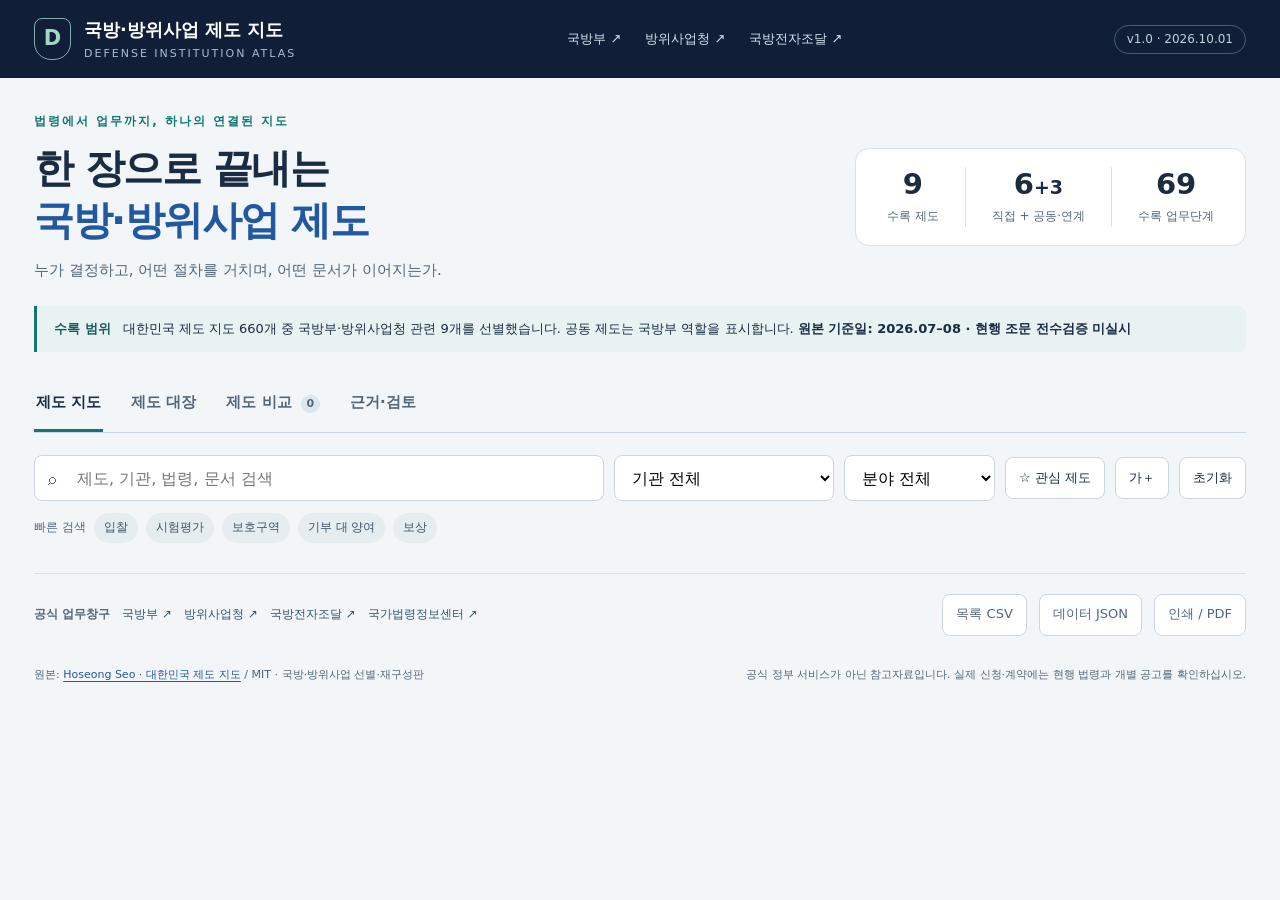
==== template.html @ 30051fab "Publish defense institution dashboard v1.0 with sourced data and Korean fonts" ====
<!doctype html>
<html lang="ko">
<head>
<meta charset="utf-8"><meta name="viewport" content="width=device-width,initial-scale=1">
<meta name="description" content="국방부·방위사업청 관련 9개 제도를 담당기관, 법령, 절차, 문서와 연결해 읽는 한 장 제도 지도">
<meta name="theme-color" content="#101f37">
<title>국방·방위사업 제도 지도</title>
<style>
@font-face{font-family:"Atlas Noto";src:url([data-uri]) format("woff");font-weight:400;font-style:normal;font-display:swap;}
:root{--navy:#101f37;--ink:#192c42;--muted:#536678;--line:#d9e2e9;--paper:#f3f6f8;--white:#fff;--blue:#2158a0;--teal:#11766e;--amber:#885a0d;--softblue:#edf4fe;--softteal:#eaf6f2;--softamber:#fff5e1;--radius:14px;font-family:'Malgun Gothic','Apple SD Gothic Neo','Atlas Noto','Noto Sans KR',system-ui,sans-serif;font-size:16px;color:var(--ink);background:var(--paper)}
*{box-sizing:border-box}body{margin:0;line-height:1.6}button,input,select{font:inherit}button,a,input,select{ -webkit-tap-highlight-color:transparent}button{cursor:pointer}button:focus-visible,a:focus-visible,input:focus-visible,select:focus-visible{outline:3px solid #3a92f8;outline-offset:3px}a{color:var(--blue);text-underline-offset:3px}button{color:inherit}button:disabled{opacity:.5;cursor:not-allowed}svg{vertical-align:middle}.skip{position:absolute;top:-100px}.skip:focus{top:12px;left:16px;background:white;z-index:100;padding:10px}.top{background:var(--navy);color:#fff}.top-inner{max-width:1510px;margin:auto;min-height:78px;display:flex;gap:20px;align-items:center;justify-content:space-between;padding:16px 34px}.brand{display:flex;gap:13px;align-items:center;color:inherit;text-decoration:none}.brand-mark{width:37px;height:42px;border:1px solid #83acae;border-radius:8px 8px 17px 17px;display:grid;place-items:center;color:#a0d6c8;font-weight:800;font-size:21px}.brand strong{font-size:18px;display:block}.brand small{display:block;font-size:11px;letter-spacing:2px;color:#a8bed0}.top-links{display:flex;gap:24px;font-size:13px}.top-links a{color:#d3e3ee;text-decoration:none}.edition{border:1px solid #416077;border-radius:30px;padding:4px 12px;color:#bad4dc;font-size:12px}.wrap{max-width:1510px;margin:auto;padding:34px}.eyebrow{font-size:12px;font-weight:700;color:var(--teal);letter-spacing:2px;margin:0 0 10px}.hero{display:grid;grid-template-columns:1fr auto;align-items:center;gap:30px;margin-bottom:24px}h1{font-size:clamp(25px,3.2vw,40px);letter-spacing:-1.5px;line-height:1.3;margin:0 0 12px}h1 em{font-style:normal;color:var(--blue)}.subtitle{margin:0;color:var(--muted);font-size:15px}.stats{display:flex;background:var(--white);border:1px solid var(--line);border-radius:14px;padding:18px 5px}.stat{padding:0 26px;text-align:center;border-right:1px solid var(--line)}.stat:last-child{border:0}.stat b{display:block;font-size:29px;line-height:1.2;font-variant-numeric:tabular-nums}.stat span{font-size:12px;color:var(--muted)}.context{display:flex;gap:12px;align-items:flex-start;padding:13px 17px;border-left:3px solid var(--teal);background:#e9f2f2;border-radius:0 8px 8px 0;font-size:13px;margin:24px 0}.context strong{white-space:nowrap;color:#155d5b}.context p{margin:0}.nav{display:flex;border-bottom:1px solid #ccd8e1;gap:26px;margin:28px 0 22px}.nav button{border:0;background:none;padding:10px 2px 15px;color:var(--muted);font-weight:700;font-size:15px;border-bottom:3px solid transparent}.nav button[aria-selected=true]{color:var(--ink);border-color:var(--teal)}.counter{font-size:11px;display:inline-block;background:#dce6ed;border-radius:20px;min-width:19px;margin-left:4px}.tools{display:flex;gap:10px;align-items:center;flex-wrap:wrap}.search{flex:1;min-width:230px;position:relative}.search span{position:absolute;left:14px;top:11px;color:var(--muted)}input[type=search]{width:100%;height:46px;border:1px solid #cbd7e0;border-radius:8px;padding:8px 14px 8px 42px;background:#fff;color:var(--ink)}select{height:46px;border:1px solid #cbd7e0;border-radius:8px;background:#fff;padding:8px 30px 8px 13px;max-width:100%}.btn{display:inline-flex;align-items:center;justify-content:center;gap:6px;border:1px solid #cbd7e0;background:#fff;border-radius:8px;padding:9px 13px;min-height:42px;text-decoration:none;font-size:13px;white-space:nowrap}.btn.primary{background:var(--navy);border-color:var(--navy);color:#fff}.btn[aria-pressed=true]{border-color:var(--teal);color:var(--teal);background:var(--softteal)}.under-tools{display:flex;align-items:center;justify-content:space-between;margin:12px 0 22px;gap:10px;font-size:12px;color:var(--muted)}.shortcuts{display:flex;gap:8px;align-items:center;flex-wrap:wrap}.shortcuts button{border:0;background:#e6edf1;padding:5px 10px;border-radius:20px;color:#3c5467;font-size:12px}.results{font-variant-numeric:tabular-nums}.map-intro{display:flex;justify-content:space-between;gap:20px;align-items:center;margin:0 0 15px}.map-intro h2{font-size:18px;margin:0}.map-intro p{font-size:12px;color:var(--muted);margin:0}.board{display:grid;grid-template-columns:repeat(4,minmax(0,1fr));gap:17px;align-items:start}.column{min-width:0}.col-head{display:flex;gap:10px;align-items:center;margin-bottom:14px;padding:12px 4px 13px;border-bottom:2px solid #cfdae1}.col-head .num{font-size:12px;letter-spacing:1px;color:var(--teal)}.col-head h3{font-size:17px;margin:0}.col-head small{margin-left:auto;background:#e1e9ee;border-radius:30px;padding:1px 8px;color:var(--muted)}.card{background:#fff;border:1px solid var(--line);border-radius:12px;padding:19px;margin-bottom:13px;transition:box-shadow .15s,transform .15s;position:relative}.card:hover{box-shadow:0 6px 18px #132f4a0c;transform:translateY(-2px)}.card-top{display:flex;gap:6px;align-items:center;padding-right:25px}.badge{font-size:11px;font-weight:700;border-radius:4px;padding:3px 7px;display:inline-block;background:var(--softblue);color:#275995}.badge.mnd{background:var(--softteal);color:#176d56}.badge.linked{background:#f0edf8;color:#645084}.code{font-size:11px;color:#677b8d;letter-spacing:.5px;margin-left:auto}.star{border:0;background:none;color:#536678;position:absolute;right:10px;top:13px;min-width:36px;min-height:36px;font-size:22px}.star[aria-pressed=true]{color:#966600}.card h4{font-size:17px;letter-spacing:-.4px;margin:14px 0 8px;line-height:1.5}.open-title{border:0;padding:0;background:none;text-align:left;font:inherit;font-weight:700;width:100%}.open-title:hover{color:var(--blue)}.card p{font-size:13px;color:var(--muted);margin:0;min-height:42px}.card-law{border-top:1px solid #edf1f4;margin-top:16px;padding-top:11px;font-size:11px;color:var(--muted);min-height:44px}.card-law b{font-weight:400;color:var(--ink)}.card-foot{display:flex;align-items:center;justify-content:space-between;margin-top:10px;gap:5px}.card-foot label{font-size:12px;color:var(--muted);display:flex;align-items:center;gap:5px;min-height:36px;cursor:pointer}.card-foot input{width:16px;height:16px;accent-color:var(--teal)}.detail-btn{background:none;border:0;color:var(--teal);font-size:12px;font-weight:700;min-height:36px;padding:4px}.stale{display:block;font-size:11px;color:var(--amber);margin-top:10px}.empty{padding:40px 20px;background:white;border:1px dashed #c2d0db;border-radius:12px;text-align:center;color:var(--muted)}.col-empty{font-size:12px;color:#6b7d8a;padding:25px 4px}.table-scroll{overflow:auto;background:#fff;border:1px solid var(--line);border-radius:12px}table{border-collapse:collapse;width:100%;font-size:13px}th{text-align:left;background:#eaf0f5;color:#334d65;font-weight:700;font-size:12px;white-space:nowrap}td,th{padding:15px 17px;border-bottom:1px solid #e4ebf0;vertical-align:top}tr:last-child td{border-bottom:0}td .open-title{min-width:190px}td .badge{white-space:nowrap}.mini{font-size:12px;color:var(--muted)}.compare-table{table-layout:fixed;min-width:680px}.compare-table th:first-child{width:110px}.compare-table td{white-space:normal}.compare-table ul{padding-left:16px;margin:0}.compare-table .btn{margin-top:8px}.evidence-grid{display:grid;grid-template-columns:1fr 1fr;gap:18px}.panel{padding:23px;border:1px solid var(--line);border-radius:12px;background:#fff}.panel h3{font-size:17px;margin:0 0 15px}.panel p,.panel li{font-size:13px;color:var(--muted)}.panel ul{padding-left:19px}.panel details{margin-top:12px}.panel summary{font-size:13px;cursor:pointer;font-weight:700}.panel code{overflow-wrap:anywhere;font-size:11px}.source-item{padding:13px 0;border-top:1px solid var(--line)}.source-item:first-of-type{border:0}.source-item a{font-weight:600}.source-item p{margin:4px 0}.reference-strip{display:flex;gap:12px;align-items:center;flex-wrap:wrap;margin-top:30px;padding-top:20px;border-top:1px solid var(--line);font-size:12px;color:var(--muted)}.reference-strip a{color:#34556d;text-decoration:none;padding:5px 0}.footer{margin:30px 0 5px;font-size:11px;color:var(--muted);display:flex;justify-content:space-between;gap:20px}.footer p{margin:0}.toast{position:fixed;bottom:22px;left:50%;transform:translateX(-50%);z-index:20;background:#152e43;color:#fff;padding:12px 23px;border-radius:9px;box-shadow:0 6px 30px #0002;max-width:90vw;font-size:13px}.toast:empty{display:none}.compare-float{position:fixed;bottom:22px;right:28px;background:var(--navy);color:#fff;border:0;padding:12px 20px;border-radius:50px;box-shadow:0 6px 20px #101f3726;z-index:3;font-size:13px}.compare-float[hidden]{display:none}
dialog{width:min(1130px,96vw);max-height:92vh;border:1px solid #cbd8e2;padding:0;border-radius:16px;color:var(--ink);background:var(--paper);box-shadow:0 20px 80px #10223e3b;overscroll-behavior:contain}dialog::backdrop{background:#07182bac;backdrop-filter:blur(3px)}.dialog-top{padding:24px 30px 18px;background:white;position:sticky;top:0;z-index:5;border-bottom:1px solid var(--line)}.dialog-line{display:flex;align-items:center;justify-content:space-between;gap:15px}.dialog-top h2{margin:12px 0 7px;font-size:25px;letter-spacing:-.7px}.dialog-top p{font-size:13px;color:var(--muted);margin:0}.close{border:1px solid var(--line);border-radius:50%;width:37px;height:37px;background:white;font-size:23px;flex:none}.dtabs{display:flex;gap:18px;margin-top:17px}.dtabs button{border:0;border-bottom:2px solid transparent;padding:8px 0;background:none;font-size:13px}.dtabs button[aria-selected=true]{border-color:var(--teal);color:var(--teal);font-weight:bold}.dialog-content{padding:24px 30px}.detail-overview{display:grid;grid-template-columns:1fr 1fr;gap:17px}.detail-overview .panel{padding:19px}.span2{grid-column:1/-1}.detail-overview .panel p{margin:0;font-size:14px}.detail-overview h3{font-size:14px;color:#314e65;margin-bottom:9px}.actor-list{display:grid;gap:10px}.actor{font-size:13px;padding-bottom:10px;border-bottom:1px solid #e3eaf0}.actor:last-child{border:0;padding:0}.actor strong{display:block}.actor span{color:var(--muted)}.detail-note{font-size:12px;background:#e9eff3;padding:14px 16px;border-radius:8px;margin-bottom:18px}.legal-alert{background:var(--softamber);color:#6d521a}.related{display:flex;flex-wrap:wrap;gap:8px}.related .btn{white-space:normal;text-align:left}.flow{display:grid;grid-template-columns:minmax(0,1.7fr) minmax(240px,1fr);gap:20px;align-items:start}.stage{margin-bottom:17px}.stage h3{font-size:12px;color:var(--muted);margin:0 0 8px;letter-spacing:.3px}.stage-nodes{display:grid;gap:8px}.node{display:flex;gap:11px;text-align:left;background:#fff;border:1px solid var(--line);border-left:3px solid #9bafbf;border-radius:8px;padding:12px;width:100%;align-items:center}.node[aria-pressed=true]{border-color:var(--teal);background:var(--softteal)}.node.gateway{border-left-color:#b78029}.node b{font-size:13px}.node small{font-size:11px;color:var(--muted);display:block;margin-top:3px}.node-id{width:28px;flex:none;font-size:11px;color:#677e8f}.node-info{position:sticky;top:212px}.node-info h3{font-size:16px}.node-info p,.node-info li{font-size:13px}.node-info h4{font-size:12px;margin:17px 0 5px;color:#39586e}.node-info ul{padding-left:17px;margin:0}.edge{display:block;margin:7px 0;text-align:left;border:1px solid #d7e3e8;background:#f5f8fa;border-radius:6px;padding:9px;font-size:12px;width:100%}.legal-list{display:grid;gap:12px}.legal-card{background:white;padding:18px;border-radius:10px;border:1px solid var(--line)}.legal-card h3{font-size:15px;margin:0 0 8px}.legal-card p{font-size:13px;margin:4px 0;color:var(--muted)}.dialog-actions{display:flex;gap:8px;align-items:center;flex-wrap:wrap;margin-top:17px}.flow-description{font-size:12px;color:var(--muted);margin-bottom:16px}.print-only{display:none}body.big{font-size:18px}body.big .card p,body.big .panel p,body.big td,body.big .actor{font-size:16px}body.big .card h4{font-size:19px}body.big .mini,body.big .card-law{font-size:13px}
@media(max-width:1150px){.board{grid-template-columns:repeat(2,minmax(0,1fr))}.stats .stat{padding:0 18px}.hero{gap:15px}h1{font-size:32px}.top-links{gap:15px}.wrap{padding:26px}.top-inner{padding:16px 26px}}
@media(max-width:720px){.top-inner{padding:16px 18px}.top-links{display:none}.brand strong{font-size:16px}.brand small{font-size:9px}.wrap{padding:23px 16px}.hero{display:block}h1{font-size:28px;letter-spacing:-1px}.subtitle{font-size:13px}.stats{margin-top:22px;justify-content:space-evenly;padding:13px 0}.stat{flex:1;padding:0 10px!important}.stat b{font-size:25px}.context{display:block;font-size:12px;margin-top:19px}.context strong{display:block;margin-bottom:4px}.nav{gap:20px;margin-top:23px;overflow:auto;white-space:nowrap}.nav button{font-size:13px}.search{flex-basis:100%}select{flex:1 1 calc(50% - 5px);min-width:calc(50% - 5px);font-size:13px}.tools .btn{padding:9px;font-size:12px}.under-tools{align-items:flex-start;flex-direction:column}.map-intro{align-items:flex-start;flex-direction:column;gap:5px}.board{grid-template-columns:1fr}.column{margin-bottom:10px}.col-head{margin-bottom:12px}.card{padding:18px;margin-bottom:12px}.card p{min-height:0}.card-law{min-height:0}.evidence-grid{grid-template-columns:1fr}.footer{display:block}.footer p{margin:8px 0}.compare-float{right:16px;bottom:16px}.detail-overview{grid-template-columns:1fr}.span2{grid-column:auto}.dialog-top{padding:18px 18px 12px}.dialog-top h2{font-size:21px}.dialog-content{padding:18px}.dtabs{gap:15px}.dtabs button{font-size:12px}.flow{grid-template-columns:1fr}.node-info{position:static}.node-info.mobile-active{border:2px solid var(--teal)}.dialog-actions .btn{font-size:12px}.edition{font-size:10px}dialog{max-height:95vh;width:96vw}.reference-strip{gap:15px}}
@media print{@page{size:A4 landscape;margin:10mm}body{background:white!important;font-size:10pt}.top,.hero,.context,.nav,.tools,.under-tools,.reference-strip,.footer,.compare-float,.toast,.card-foot,.star,.dialog-actions,.dtabs,.close,.detail-note,.node-info,.flow-description{display:none!important}.wrap{max-width:none;padding:0}.board{grid-template-columns:repeat(4,1fr);gap:9px}.card{box-shadow:none;padding:9px;break-inside:avoid;margin-bottom:8px}.card h4{font-size:12px}.card p{font-size:10px;min-height:0}.card-law{font-size:9px;min-height:0}.col-head h3{font-size:13px}.map-intro{display:none}.col-head{margin:8px 0}.print-only{display:block;font-size:11px;margin-bottom:12px}.stale{font-size:9px}.badge{font-size:9px}body:has(dialog[open])>.top,body:has(dialog[open])>.wrap{display:none!important}dialog[open]{position:static;display:block;max-height:none;width:100%;border:0;box-shadow:none;overflow:visible;background:white;margin:0;padding:0}dialog::backdrop{display:none}.dialog-top{position:static;border:0;padding:0 0 12px}.dialog-content{padding:0}.dialog-top h2{font-size:20px}.detail-overview{gap:9px;grid-template-columns:1fr 1fr}.panel{padding:11px!important;break-inside:avoid}.panel p,.actor,.panel li{font-size:10px!important}.panel h3{font-size:12px!important}.flow{display:block}.stage-nodes{grid-template-columns:repeat(3,1fr)}.node b{font-size:10px}.node small{font-size:9px}.stage{break-inside:avoid}.legal-card{break-inside:avoid}.evidence-grid{gap:8px}.table-scroll{overflow:visible}.compare-table{min-width:0}}
</style>
</head>
<body>
<a class="skip" href="#main">본문으로 이동</a>
<header class="top"><div class="top-inner"><a href="#" class="brand" id="homeLink"><span class="brand-mark" aria-hidden="true">D</span><span><strong>국방·방위사업 제도 지도</strong><small>DEFENSE INSTITUTION ATLAS</small></span></a><div class="top-links"><a href="https://www.mnd.go.kr/" target="_blank" rel="noopener noreferrer">국방부 ↗</a><a href="https://www.dapa.go.kr/" target="_blank" rel="noopener noreferrer">방위사업청 ↗</a><a href="https://www.d2b.go.kr/" target="_blank" rel="noopener noreferrer">국방전자조달 ↗</a></div><span class="edition">v1.0 · 2026.10.01</span></div></header>
<main class="wrap" id="main">
<div class="hero"><div><p class="eyebrow">법령에서 업무까지, 하나의 연결된 지도</p><h1>한 장으로 끝내는<br><em>국방·방위사업 제도</em></h1><p class="subtitle">누가 결정하고, 어떤 절차를 거치며, 어떤 문서가 이어지는가.</p></div><div class="stats" aria-label="수록 현황"><div class="stat"><b id="total">9</b><span>수록 제도</span></div><div class="stat"><b>6<small style="font-size:19px;color:inherit">+3</small></b><span>직접 + 공동·연계</span></div><div class="stat"><b id="nodeCount">69</b><span>수록 업무단계</span></div></div></div>
<div class="context"><strong>수록 범위</strong><p>대한민국 제도 지도 660개 중 국방부·방위사업청 관련 9개를 선별했습니다. 공동 제도는 국방부 역할을 표시합니다. <b>원본 기준일: 2026.07–08 · 현행 조문 전수검증 미실시</b></p></div>
<nav class="nav" aria-label="대시보드 보기" role="tablist"><button role="tab" data-view="map" aria-selected="true" aria-controls="content">제도 지도</button><button role="tab" data-view="list" aria-selected="false" aria-controls="content">제도 대장</button><button role="tab" data-view="compare" aria-selected="false" aria-controls="content">제도 비교 <span class="counter" id="compareCount">0</span></button><button role="tab" data-view="sources" aria-selected="false" aria-controls="content">근거·검토</button></nav>
<div id="filterArea"><div class="tools"><label class="search"><span aria-hidden="true">⌕</span><input type="search" id="query" placeholder="제도, 기관, 법령, 문서 검색" aria-label="제도, 기관, 법령, 문서 검색"></label><select id="owner" aria-label="기관 분류"><option value="all">기관 전체</option><option value="국방부">국방부 직접 소관</option><option value="방위사업청">방위사업청 직접 소관</option><option value="공동·연계">공동·연계 제도</option></select><select id="group" aria-label="분야"><option value="all">분야 전체</option><option>획득·전력화</option><option>시설·보호</option><option>이전·재산</option><option>주민·투자</option></select><button class="btn" id="favOnly" aria-pressed="false">☆ 관심 제도</button><button class="btn" id="bigText" aria-pressed="false" title="본문 글자 확대">가＋</button><button class="btn" id="reset">초기화</button></div><div class="under-tools"><div class="shortcuts"><span>빠른 검색</span><button data-query="입찰">입찰</button><button data-query="시험평가">시험평가</button><button data-query="보호구역">보호구역</button><button data-query="기부">기부 대 양여</button><button data-query="보상">보상</button></div><div class="results" id="resultCount" aria-live="polite"></div></div></div>
<div class="print-only">국방·방위사업 제도 지도 · v1.0 · 편집일 2026-10-01 · 원본 법령 기준일 2026.07–08 · 제도 이해용 참고자료</div>
<section id="content" role="tabpanel" tabindex="-1" aria-label="제도 지도"></section>
<div class="reference-strip"><strong>공식 업무창구</strong><a href="https://www.mnd.go.kr/" target="_blank" rel="noopener noreferrer">국방부 ↗</a><a href="https://www.dapa.go.kr/" target="_blank" rel="noopener noreferrer">방위사업청 ↗</a><a href="https://www.d2b.go.kr/" target="_blank" rel="noopener noreferrer">국방전자조달 ↗</a><a href="https://www.law.go.kr/" target="_blank" rel="noopener noreferrer">국가법령정보센터 ↗</a><span style="flex:1"></span><button class="btn" id="exportCsv">목록 CSV</button><button class="btn" id="exportJson">데이터 JSON</button><button class="btn" id="print">인쇄 / PDF</button></div>
<footer class="footer"><p>원본: <a href="https://hosungseo.github.io/korea100/" target="_blank" rel="noopener noreferrer">Hoseong Seo · 대한민국 제도 지도</a> / MIT · 국방·방위사업 선별·재구성판</p><p>공식 정부 서비스가 아닌 참고자료입니다. 실제 신청·계약에는 현행 법령과 개별 공고를 확인하십시오.</p></footer>
</main>
<button class="compare-float" id="compareFloat" hidden></button><div class="toast" id="toast" role="status" aria-live="polite"></div>
<dialog id="detail" aria-labelledby="detailTitle"><div class="dialog-top"><div class="dialog-line"><div id="detailBadges"></div><button class="close" id="closeDetail" aria-label="상세 화면 닫기">×</button></div><h2 id="detailTitle"></h2><p id="detailSubtitle"></p><div class="dtabs" role="tablist" aria-label="제도 상세 보기"><button role="tab" data-detail-tab="overview" aria-selected="true" aria-controls="detailContent">한 장 요약</button><button role="tab" data-detail-tab="flow" aria-selected="false" aria-controls="detailContent">업무구조</button><button role="tab" data-detail-tab="legal" aria-selected="false" aria-controls="detailContent">법령·출처</button><button role="tab" data-detail-tab="checks" aria-selected="false" aria-controls="detailContent">실무 확인사항</button></div></div><div class="dialog-content"><div id="detailContent" role="tabpanel"></div><div class="dialog-actions" id="detailActions"></div></div></dialog>
<script id="dataset" type="application/json">__DATA__</script>
<script>
'use strict';
const DATA=JSON.parse(document.getElementById('dataset').textContent), ITEMS=DATA.items;
const $=id=>document.getElementById(id), esc=s=>String(s??'').replace(/[&<>"']/g,c=>({'&':'&amp;','<':'&lt;','>':'&gt;','"':'&quot;',"'":'&#39;'}[c]));
const GROUPS=['획득·전력화','시설·보호','이전·재산','주민·투자'];
let saved=[];try{saved=JSON.parse(localStorage.getItem('defense-atlas-favs-v1')||'[]');if(!Array.isArray(saved))saved=[];}catch(e){}
const state={view:'map',query:'',owner:'all',group:'all',fav:false,compare:new Set(),favs:new Set(saved.filter(id=>ITEMS.some(i=>i.id===id))),current:null,dtab:'overview',node:null};
const searchIndex=new Map(ITEMS.map(i=>[i.id,JSON.stringify([i.title,i.description,i.role,i.owner,i.canvas,i.nodes]).toLocaleLowerCase('ko')]));
const find=id=>ITEMS.find(i=>i.id===id);
function filtered(){const terms=state.query.toLocaleLowerCase('ko').trim().split(/\s+/).filter(Boolean);return ITEMS.filter(i=>terms.every(q=>searchIndex.get(i.id).includes(q))&&(state.owner==='all'||(state.owner==='공동·연계'?i.scope===state.owner:i.owner===state.owner&&i.scope==='직접 소관'))&&(state.group==='all'||i.group===state.group)&&(!state.fav||state.favs.has(i.id)));}
function badge(i){return `<span class="badge ${i.owner==='국방부'?'mnd':''}">${esc(i.owner)}</span>${i.scope==='공동·연계'?'<span class="badge linked">공동·연계</span>':''}`;}
function card(i){return `<article class="card"><div class="card-top">${badge(i)}<span class="code">${i.id}</span></div><button class="star" data-fav="${i.id}" aria-label="${esc(i.title)} 관심 제도" aria-pressed="${state.favs.has(i.id)}">${state.favs.has(i.id)?'★':'☆'}</button><h4><button class="open-title" data-open="${i.id}">${esc(i.title)}</button></h4><p>${esc(i.description)}</p><div class="card-law"><b>${esc(i.canvas.legalBasis[0].law)}</b><br>원본 기준 ${i.sourceDate} · ${i.nodes.length}개 업무단계</div>${i.owner==='방위사업청'?'<span class="stale">↗ 2026.09 시행 개정 영향 재검토</span>':''}<div class="card-foot"><label><input type="checkbox" data-compare="${i.id}" ${state.compare.has(i.id)?'checked':''} aria-label="${esc(i.title)} 비교 선택">비교 담기</label><button class="detail-btn" data-open="${i.id}">한 장 요약 ↗</button></div></article>`;}
function syncCompare(){const n=state.compare.size;$('compareCount').textContent=n;$('compareFloat').hidden=!n||state.view==='compare';$('compareFloat').textContent=`${n}개 제도 비교하기 →`;}
function render(){document.querySelectorAll('[data-view]').forEach(b=>b.setAttribute('aria-selected',String(b.dataset.view===state.view)));$('filterArea').hidden=['compare','sources'].includes(state.view);$('content').setAttribute('aria-label',({map:'제도 지도',list:'제도 대장',compare:'제도 비교',sources:'근거·검토'})[state.view]);syncCompare();const rows=filtered();$('resultCount').textContent=`검색 결과 ${rows.length} / ${ITEMS.length}개`;
if(state.view==='map')$('content').innerHTML=`<div class="map-intro"><h2>업무별 제도 지도</h2><p>제도를 선택하면 법령 · 기관 · 절차 · 문서가 펼쳐집니다.</p></div>${!rows.length?'<div class="empty">검색 결과가 없습니다. 검색어나 필터를 조정해 주세요.</div>':`<div class="board">${GROUPS.map((g,idx)=>`<section class="column"><div class="col-head"><span class="num">0${idx+1}</span><h3>${g}</h3><small>${rows.filter(i=>i.group===g).length}</small></div>${rows.filter(i=>i.group===g).map(card).join('')||'<div class="col-empty">현재 필터에 해당하는 제도가 없습니다.</div>'}</section>`).join('')}</div>`}`;
if(state.view==='list')$('content').innerHTML=`<div class="map-intro"><h2>제도 대장</h2><p>기관과 근거, 국방 업무의 범위를 나란히 확인합니다.</p></div>${!rows.length?'<div class="empty">검색 결과가 없습니다.</div>':`<div class="table-scroll"><table><thead><tr><th>비교</th><th>제도</th><th>소관 구분</th><th>국방부·방위사업청 역할</th><th>원본 기준일</th><th>관심</th></tr></thead><tbody>${rows.map(i=>`<tr><td><input type="checkbox" data-compare="${i.id}" ${state.compare.has(i.id)?'checked':''} aria-label="${esc(i.title)} 비교 선택"></td><td><span class="mini">${i.id} · ${i.group}</span><br><button class="open-title" data-open="${i.id}">${esc(i.title)}</button></td><td>${badge(i)}<br><span class="mini">${i.scope}</span></td><td>${esc(i.role)}</td><td style="white-space:nowrap">${i.sourceDate}</td><td><button class="btn" data-fav="${i.id}" aria-pressed="${state.favs.has(i.id)}" aria-label="${esc(i.title)} 관심 제도">${state.favs.has(i.id)?'★':'☆'}</button></td></tr>`).join('')}</tbody></table></div>`}`;
if(state.view==='compare')renderCompare();if(state.view==='sources')renderSources();}
function renderCompare(){const rows=[...state.compare].map(find);if(!rows.length){$('content').innerHTML='<div class="empty"><b>비교할 제도를 선택해 주세요.</b><p>제도 지도 또는 제도 대장에서 최대 3개를 담을 수 있습니다.</p><button class="btn primary" data-goto="map">제도 지도 보기</button></div>';return;}
const fields=[['소관·구분',i=>`${badge(i)}<p>${i.scope}</p>`],['목적',i=>esc(i.canvas.purpose)],['국방 역할',i=>esc(i.role)],['주요 절차',i=>`<ol>${i.canvas.procedure.map(s=>`<li>${esc(s)}</li>`).join('')}</ol>`],['법적 근거',i=>i.canvas.legalBasis.map(b=>esc(b.law)).join('<br>')],['문서 흐름',i=>esc(i.canvas.docsFlow)],['재원 흐름',i=>esc(i.canvas.moneyFlow)],['자료 기준',i=>`원본 ${i.sourceDate}<br>${esc(i.legalNote)}`]];
$('content').innerHTML=`<div class="map-intro"><h2>${rows.length}개 제도 비교</h2><button class="btn" id="clearCompare">비교 비우기</button></div><div class="table-scroll"><table class="compare-table"><thead><tr><th>비교 항목</th>${rows.map(i=>`<th style="white-space:normal">${esc(i.title)}<br><button class="btn" data-open="${i.id}">상세 보기</button> <button class="btn" data-remove="${i.id}" aria-label="${esc(i.title)} 비교 제외">×</button></th>`).join('')}</tr></thead><tbody>${fields.map(([label,fn])=>`<tr><th>${label}</th>${rows.map(i=>`<td>${fn(i)}</td>`).join('')}</tr>`).join('')}</tbody></table></div>`;}
function renderSources(){const sources=[...new Map(ITEMS.flatMap(i=>i.sources).map(s=>[s.law,s])).values()];$('content').innerHTML=`<div class="map-intro"><h2>출처와 검토 범위</h2><p>편집일과 법령 기준일을 구분해 읽습니다.</p></div><div class="evidence-grid"><section class="panel"><h3>선별 기준</h3><p>${esc(DATA.meta.selection)}</p><ul><li>직접 소관 6개: 방위사업청 2개, 국방부 4개</li><li>공동·연계 3개: 국방재산, 통합신공항 군 공항 이전, 방위산업체 외국인투자 협의</li><li>전체 국방 제도를 망라한 목록이 아니라 원본에서 선별한 목록입니다.</li><li>통합신공항은 군 공항 관련 3단계, 외국인투자는 국방부 협의 1단계만 발췌했습니다.</li></ul><h3>날짜와 검증 수준</h3><p>편집일: 2026-10-01<br>원본 제도 기준일: 2026-07-12 ~ 2026-08-29</p><p>원본의 조문 검증 표시는 원본 작성자의 기록입니다. 이번 작업에서 해당 검증을 전부 재실행하지 않았습니다.</p><div class="detail-note legal-alert">방위사업법 표제에서 2026-09-11 시행본을 확인했습니다. 7월 기준 원본의 조문과 실무 절차는 개정 영향 재검토가 필요합니다.</div><p><a href="https://www.law.go.kr/LSW/lsInfoP.do?lsId=010107" target="_blank" rel="noopener noreferrer">방위사업법 현행 원문 ↗</a></p><details><summary>재구성·편집 내역</summary><ul><li>지역 사례의 표기를 일반적인 관계기관명으로 조정하고 적용 범위를 설명했습니다.</li><li>소음보상과 무관한 원본의 일반 템플릿 확인사항을 거주사실·보상산정·이의절차 중심으로 바꾸었습니다.</li><li>진행률·신뢰도 점수 등 실제 행정상태로 오인할 수 있는 원본 필드는 표시하지 않습니다.</li><li>관련 제도 연결은 탐색을 위한 편집상 관계입니다. 법정 선후행 의무를 의미하지 않습니다.</li></ul></details><details><summary>데이터 출처·라이선스</summary><p><a href="${DATA.meta.sourceRepo}" target="_blank" rel="noopener noreferrer">hosungseo/korea100</a><br>원본 커밋: <code>${DATA.meta.sourceCommit}</code></p><p>Copyright (c) 2026 Hoseong Seo. MIT License. 원본 데이터에서 선별·재구성했으며 법령·출처 및 원본 링크를 유지합니다.</p></details></section><section class="panel"><h3>공식 법령·행정규칙 ${sources.length}종</h3><p>링크는 공식 원문으로 연결됩니다. 원본이 인용한 특정 버전과 현행 내용은 다를 수 있습니다.</p>${sources.map(s=>`<div class="source-item"><a href="${esc(s.officialUrl)}" target="_blank" rel="noopener noreferrer">${esc(s.law)} ↗</a><p>${esc(s.kind)} · 원본 기록: ${esc(s.effectiveOn||s.promulgatedOn||'기준일 미기재')}</p></div>`).join('')}</section></div>`;}
function relationButtons(i){const rels=DATA.meta.relationships.filter(r=>r.source===i.id||r.target===i.id);return rels.map(r=>{const n=find(r.source===i.id?r.target:r.source);return `<button class="btn" data-open="${n.id}" title="${esc(r.label)}">${esc(n.title)} ↗</button>`;}).join('')||'<span class="mini">등록된 연계 제도가 없습니다.</span>';}
function openDetail(id,tab='overview'){const i=find(id);if(!i)return;state.current=i;state.dtab=tab;state.node=i.nodes[0]?.id;$('detailTitle').textContent=i.title;$('detailSubtitle').textContent=i.description;$('detailBadges').innerHTML=badge(i)+` <span class="mini">${i.id} · 원본 ${i.sourceDate}</span>`;renderDetail();if(!$('detail').open)$('detail').showModal();$('detail').scrollTop=0;try{history.replaceState(null,'','#'+i.slug)}catch(e){}}
function renderDetail(){const i=state.current;if(!i)return;document.querySelectorAll('[data-detail-tab]').forEach(b=>b.setAttribute('aria-selected',String(b.dataset.detailTab===state.dtab)));$('detailContent').setAttribute('aria-label',({overview:'한 장 요약',flow:'업무구조',legal:'법령·출처',checks:'실무 확인사항'})[state.dtab]);
let s=`<div class="detail-note">${esc(i.notes)}</div>`;
if(state.dtab==='overview')s+=`<div class="detail-overview"><section class="panel"><h3>01 목적 · 무엇을 위한 제도인가</h3><p>${esc(i.canvas.purpose)}</p></section><section class="panel"><h3>02 국방부·방위사업청의 역할</h3><p>${esc(i.role)}</p><p class="mini" style="margin-top:8px">${i.scope==='공동·연계'?'타 기관의 허가·재산관리 업무와 연결되는 국방 관련 범위입니다.':'합참·각 군·지방자치단체 등 참여기관의 업무는 아래에서 구분합니다.'}</p></section><section class="panel"><h3>03 참여기관</h3><div class="actor-list">${i.canvas.authorities.map(a=>`<div class="actor"><strong>${esc(a.name)}</strong><span>${esc(a.role)}</span></div>`).join('')}</div></section><section class="panel"><h3>04 핵심 절차</h3><ol>${i.canvas.procedure.map(p=>`<li>${esc(p)}</li>`).join('')}</ol><button class="btn" data-set-tab="flow">업무단계별 근거 확인 →</button></section><section class="panel"><h3>05 문서 흐름</h3><p>${esc(i.canvas.docsFlow)}</p></section><section class="panel"><h3>06 재원 흐름</h3><p>${esc(i.canvas.moneyFlow)}</p></section><section class="panel span2"><h3>연결해서 읽을 제도</h3><div class="related">${relationButtons(i)}</div><p class="mini" style="margin-top:10px">업무 이해를 위한 관련 항목이며 법정 선후행 의무를 뜻하지 않습니다.</p></section></div>`;
if(state.dtab==='flow'){const stages=[...new Set(i.nodes.map(n=>n.stage))];s+=`<p class="flow-description">단계를 선택하면 담당기관·산출문서·근거와 다음 연결을 확인할 수 있습니다. 분기·보완 경로는 선택 단계의 연결 목록에 표시합니다.</p><div class="flow"><div>${stages.map(stage=>`<section class="stage"><h3>${esc(stage)}</h3><div class="stage-nodes">${i.nodes.filter(n=>n.stage===stage).map(n=>`<button class="node ${n.type==='gateway'?'gateway':''}" data-node="${n.id}" aria-pressed="${state.node===n.id}"><span class="node-id">${n.id}</span><span><b>${esc(n.name)}</b><small>${esc(n.actor)}</small></span></button>`).join('')}</div></section>`).join('')}</div><aside class="panel node-info" id="nodeInfo" aria-live="polite"></aside></div>`;}
if(state.dtab==='legal')s+=`<div class="detail-note legal-alert">${esc(i.legalNote)}</div><div class="legal-list">${i.canvas.legalBasis.map(b=>{const src=i.sources.find(x=>x.law===b.law);return `<article class="legal-card"><h3>${esc(b.law)}</h3><p>${esc(b.articles)}</p><p>유형: ${esc(b.kind)} · 조문 인용 기준: 원본 ${i.sourceDate}</p>${src?`<p><a href="${esc(src.officialUrl)}" target="_blank" rel="noopener noreferrer">공식 원문 확인 ↗</a></p>`:''}</article>`;}).join('')}</div><section class="panel" style="margin-top:17px"><h3>원본 검증 기록</h3><p>기록일: ${esc(i.originalVerification.date||'미기재')}</p><p>${esc(i.originalVerification.scope||'기록 없음')}</p><p>이 기록은 원본 작성자의 검증 결과이며 본 대시보드의 현행 법령 전수검증을 뜻하지 않습니다.</p></section>`;
if(state.dtab==='checks')s+=`<div class="detail-overview"><section class="panel"><h3>업무 적용 전 확인할 사항</h3><ul>${i.canvas.bottlenecks.map(p=>`<li>${esc(p)}</li>`).join('')}</ul></section><section class="panel"><h3>원본의 현장 확인 항목</h3><ul>${i.checks.map(p=>`<li>${esc(p)}</li>`).join('')}</ul></section><section class="panel span2"><h3>법령과 개별 사업자료 대조</h3><p>${esc(i.legalNote)}</p><p style="margin-top:10px">신청대상·참가자격·기한·제출서류는 현행 조문과 담당기관 공고를 함께 확인하십시오. 이 화면은 실제 입찰 공고, 신청 접수 또는 심사결과를 자동 수집하지 않습니다.</p></section></div>`;
$('detailContent').innerHTML=s;$('detailActions').innerHTML=`<a class="btn" href="${esc(i.originalUrl)}" target="_blank" rel="noopener noreferrer">원본 제도 보기 ↗</a><button class="btn" data-share="${i.id}">제도 링크 복사</button><button class="btn" data-detail-export="${i.id}">제도 JSON</button><button class="btn" data-print="true">현재 상세 인쇄 / PDF</button>`;if(state.dtab==='flow')renderNode();}
function renderNode(){const i=state.current,n=i.nodes.find(n=>n.id===state.node);if(!n)return;const out=i.edges.filter(e=>e.source===n.id),inc=i.edges.filter(e=>e.target===n.id);document.querySelectorAll('[data-node]').forEach(b=>b.setAttribute('aria-pressed',String(b.dataset.node===n.id)));$('nodeInfo').innerHTML=`<span class="badge">${n.id} ${n.type==='gateway'?'분기·판단':'업무단계'}</span><h3>${esc(n.name)}</h3><h4>담당기관</h4><p>${esc(n.actor)}</p><h4>수행 내용</h4><p>${esc(n.action)}</p><h4>산출문서</h4><ul>${(n.output_documents||[]).map(s=>`<li>${esc(s)}</li>`).join('')||'<li>원본 기재 없음</li>'}</ul>${n.deadline?`<h4>원본 기재 기한 · 현행 재확인 필요</h4><p>${esc(n.deadline)}</p>`:''}<h4>원본 인용 근거</h4>${(n.legal_basis||[]).map(b=>`<p>${esc(b.law)} ${esc(b.article)}</p>`).join('')||'<p>원본 기재 없음</p>'}<h4>다음 단계 · 보완 경로</h4>${out.map(e=>`<button class="edge" data-node="${e.target}">${e.type==='loop'?'↩':'→'} ${esc(i.nodes.find(x=>x.id===e.target)?.name||e.target)}${e.label?`<br><span class="mini">${esc(e.label)}</span>`:''}</button>`).join('')||`<p class="mini">${i.scope==='공동·연계'&&i.nodes.length<4?'발췌 범위 내 후속 연결 없음':'원본에 후속 연결이 기재되지 않았습니다.'}</p>`}${inc.length?`<h4>이전 연결</h4>${inc.map(e=>`<button class="edge" data-node="${e.source}">← ${esc(i.nodes.find(x=>x.id===e.source)?.name||e.source)}</button>`).join('')}`:''}`;}
let toastTimer;function toast(msg){$('toast').textContent=msg;clearTimeout(toastTimer);toastTimer=setTimeout(()=>{$('toast').textContent=''},3200)}
function download(text,name,type){const url=URL.createObjectURL(new Blob([text],{type})),a=document.createElement('a');a.href=url;a.download=name;a.click();setTimeout(()=>URL.revokeObjectURL(url),1000);}
function changeView(v){state.view=v;render()}
function toggleCompare(id){if(state.compare.has(id))state.compare.delete(id);else if(state.compare.size<3)state.compare.add(id);else toast('비교는 최대 3개까지 선택할 수 있습니다.');render();}
async function copyLink(id){const i=find(id),url=new URL(location.href);url.hash=i.slug;try{await navigator.clipboard.writeText(url.href);toast('제도 링크를 복사했습니다.')}catch(e){const t=document.createElement('textarea');t.value=url.href;$('detail').append(t);t.select();const ok=document.execCommand('copy');t.remove();toast(ok?'제도 링크를 복사했습니다.':'주소창의 제도 주소를 복사해 주세요.');}}
document.addEventListener('click',e=>{const b=e.target.closest('button,a');if(!b)return;
if(b.dataset.open)openDetail(b.dataset.open);
if(b.dataset.fav){const id=b.dataset.fav;state.favs.has(id)?state.favs.delete(id):state.favs.add(id);try{localStorage.setItem('defense-atlas-favs-v1',JSON.stringify([...state.favs]))}catch(e){toast('현재 브라우저에서는 관심 제도 저장을 사용할 수 없습니다.')}render();}
if(b.dataset.view)changeView(b.dataset.view);if(b.dataset.goto)changeView(b.dataset.goto);
if(b.dataset.query){state.query=b.dataset.query;$('query').value=state.query;render();}
if(b.dataset.remove){state.compare.delete(b.dataset.remove);render();}
if(b.dataset.detailTab||b.dataset.setTab){state.dtab=b.dataset.detailTab||b.dataset.setTab;renderDetail();}
if(b.dataset.node){state.node=b.dataset.node;renderNode();if(innerWidth<=720)$('nodeInfo').scrollIntoView({behavior:'smooth',block:'nearest'});}
if(b.dataset.share)copyLink(b.dataset.share);if(b.dataset.detailExport)download(JSON.stringify({meta:DATA.meta,item:find(b.dataset.detailExport)},null,2),b.dataset.detailExport+'-institution.json','application/json');if(b.dataset.print)window.print();if(b.id==='clearCompare'){state.compare.clear();render();}
});
document.addEventListener('change',e=>{if(e.target.dataset.compare)toggleCompare(e.target.dataset.compare)});
$('query').addEventListener('input',e=>{state.query=e.target.value;render()});$('owner').addEventListener('change',e=>{state.owner=e.target.value;render()});$('group').addEventListener('change',e=>{state.group=e.target.value;render()});
$('favOnly').onclick=()=>{state.fav=!state.fav;$('favOnly').setAttribute('aria-pressed',String(state.fav));render()};$('bigText').onclick=()=>{const enabled=document.body.classList.toggle('big');$('bigText').setAttribute('aria-pressed',String(enabled));};
$('reset').onclick=()=>{state.query='';state.owner='all';state.group='all';state.fav=false;$('query').value='';$('owner').value='all';$('group').value='all';$('favOnly').setAttribute('aria-pressed','false');render()};
$('compareFloat').onclick=()=>{changeView('compare');$('content').scrollIntoView({behavior:'smooth'})};$('closeDetail').onclick=()=>$('detail').close();$('detail').addEventListener('close',()=>{try{history.replaceState(null,'',location.pathname+location.search)}catch(e){}});$('detail').addEventListener('click',e=>{if(e.target===$('detail')){const r=$('detail').getBoundingClientRect();if(e.clientX<r.left||e.clientX>r.right||e.clientY<r.top||e.clientY>r.bottom)$('detail').close();}});
$('homeLink').onclick=e=>{e.preventDefault();changeView('map');$('reset').click();};$('print').onclick=()=>window.print();$('exportJson').onclick=()=>download(JSON.stringify({meta:DATA.meta,items:filtered()},null,2),'defense-institutions.json','application/json');
$('exportCsv').onclick=()=>{const q=s=>'"'+String(s??'').replace(/"/g,'""')+'"';const rows=[['ID','제도명','기관','소관구분','분야','국방역할','원본기준일','법령','원본URL'],...filtered().map(i=>[i.id,i.title,i.owner,i.scope,i.group,i.role,i.sourceDate,i.canvas.legalBasis.map(b=>b.law).join(' / '),i.originalUrl])];download('\ufeff'+rows.map(r=>r.map(q).join(',')).join('\r\n'),'defense-institutions.csv','text/csv;charset=utf-8')};
$('total').textContent=ITEMS.length;$('nodeCount').textContent=ITEMS.reduce((s,i)=>s+i.nodes.length,0);render();
function fromHash(){const slug=decodeURIComponent(location.hash.slice(1));const i=ITEMS.find(i=>i.slug===slug);if(i)openDetail(i.id)};window.addEventListener('hashchange',fromHash);try{fromHash()}catch(e){}
</script>
<!-- Original dataset attribution and license: __LICENSE__ -->
<!-- Embedded font: Noto Sans CJK KR subset, https://github.com/notofonts/noto-cjk
__FONT_LICENSE__ -->
</body>
</html>
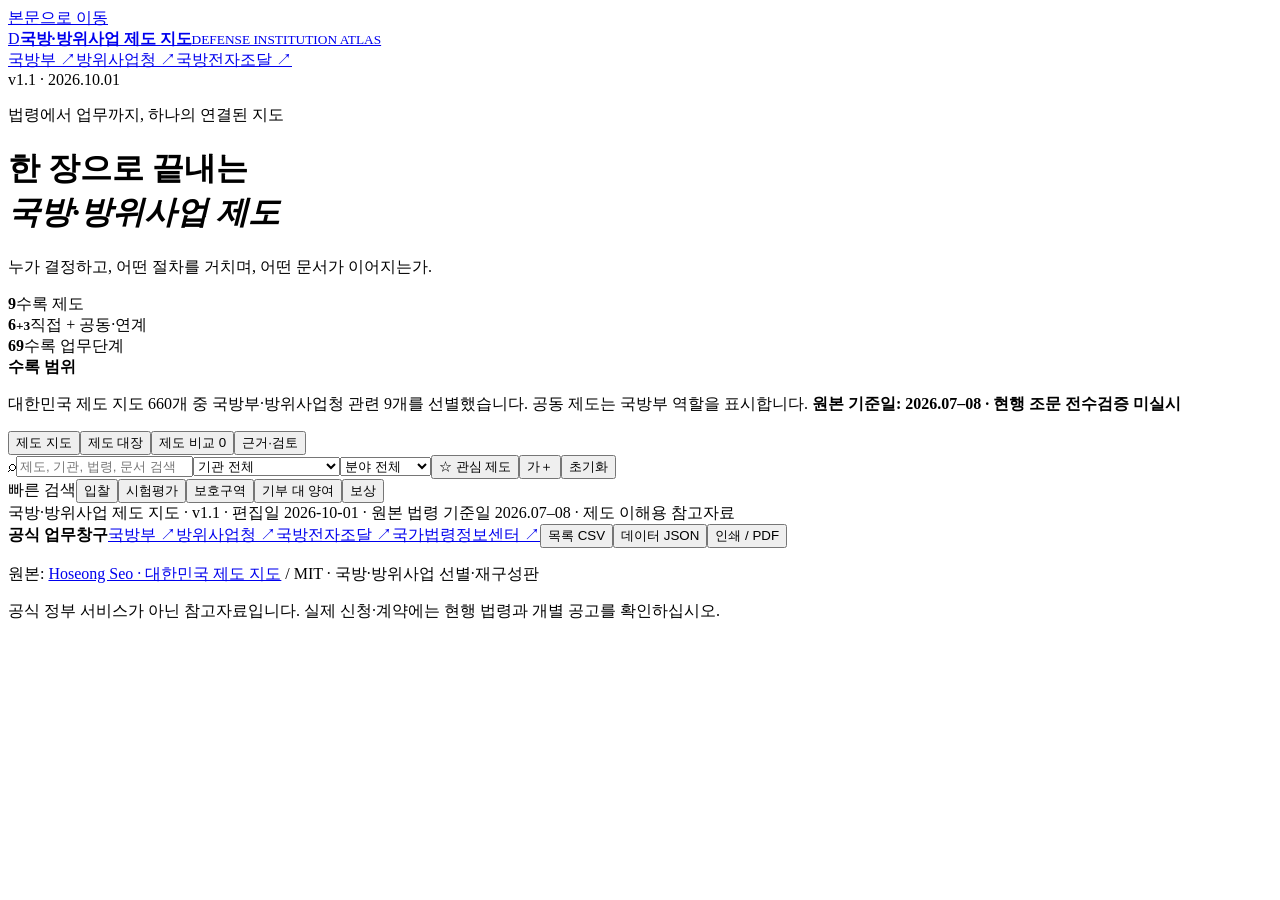
==== commit 28e0508e: "Harden dashboard v1.1: restrict browser requests, validate links and secure exports" ====
--- a/template.html
+++ b/template.html
@@ -1,7 +1,11 @@
 <!doctype html>
 <html lang="ko">
 <head>
-<meta charset="utf-8"><meta name="viewport" content="width=device-width,initial-scale=1">
+<meta charset="utf-8">
+<meta http-equiv="Content-Security-Policy" content="default-src 'none'; script-src __SCRIPT_HASH__; script-src-attr 'none'; style-src __STYLE_HASH__; style-src-attr 'none'; font-src data:; img-src data:; connect-src 'none'; object-src 'none'; base-uri 'none'; form-action 'none'; frame-src 'none'; worker-src 'none'; manifest-src 'none'">
+<meta name="referrer" content="no-referrer">
+<link rel="icon" href="data:image/svg+xml,%3Csvg xmlns='http://www.w3.org/2000/svg' viewBox='0 0 32 32'%3E%3Crect width='32' height='32' rx='7' fill='%23101f37'/%3E%3Ctext x='8' y='24' font-size='23' fill='white'%3ED%3C/text%3E%3C/svg%3E">
+<meta name="viewport" content="width=device-width,initial-scale=1">
 <meta name="description" content="국방부·방위사업청 관련 9개 제도를 담당기관, 법령, 절차, 문서와 연결해 읽는 한 장 제도 지도">
 <meta name="theme-color" content="#101f37">
 <title>국방·방위사업 제도 지도</title>
@@ -13,19 +17,21 @@
 @media(max-width:1150px){.board{grid-template-columns:repeat(2,minmax(0,1fr))}.stats .stat{padding:0 18px}.hero{gap:15px}h1{font-size:32px}.top-links{gap:15px}.wrap{padding:26px}.top-inner{padding:16px 26px}}
 @media(max-width:720px){.top-inner{padding:16px 18px}.top-links{display:none}.brand strong{font-size:16px}.brand small{font-size:9px}.wrap{padding:23px 16px}.hero{display:block}h1{font-size:28px;letter-spacing:-1px}.subtitle{font-size:13px}.stats{margin-top:22px;justify-content:space-evenly;padding:13px 0}.stat{flex:1;padding:0 10px!important}.stat b{font-size:25px}.context{display:block;font-size:12px;margin-top:19px}.context strong{display:block;margin-bottom:4px}.nav{gap:20px;margin-top:23px;overflow:auto;white-space:nowrap}.nav button{font-size:13px}.search{flex-basis:100%}select{flex:1 1 calc(50% - 5px);min-width:calc(50% - 5px);font-size:13px}.tools .btn{padding:9px;font-size:12px}.under-tools{align-items:flex-start;flex-direction:column}.map-intro{align-items:flex-start;flex-direction:column;gap:5px}.board{grid-template-columns:1fr}.column{margin-bottom:10px}.col-head{margin-bottom:12px}.card{padding:18px;margin-bottom:12px}.card p{min-height:0}.card-law{min-height:0}.evidence-grid{grid-template-columns:1fr}.footer{display:block}.footer p{margin:8px 0}.compare-float{right:16px;bottom:16px}.detail-overview{grid-template-columns:1fr}.span2{grid-column:auto}.dialog-top{padding:18px 18px 12px}.dialog-top h2{font-size:21px}.dialog-content{padding:18px}.dtabs{gap:15px}.dtabs button{font-size:12px}.flow{grid-template-columns:1fr}.node-info{position:static}.node-info.mobile-active{border:2px solid var(--teal)}.dialog-actions .btn{font-size:12px}.edition{font-size:10px}dialog{max-height:95vh;width:96vw}.reference-strip{gap:15px}}
 @media print{@page{size:A4 landscape;margin:10mm}body{background:white!important;font-size:10pt}.top,.hero,.context,.nav,.tools,.under-tools,.reference-strip,.footer,.compare-float,.toast,.card-foot,.star,.dialog-actions,.dtabs,.close,.detail-note,.node-info,.flow-description{display:none!important}.wrap{max-width:none;padding:0}.board{grid-template-columns:repeat(4,1fr);gap:9px}.card{box-shadow:none;padding:9px;break-inside:avoid;margin-bottom:8px}.card h4{font-size:12px}.card p{font-size:10px;min-height:0}.card-law{font-size:9px;min-height:0}.col-head h3{font-size:13px}.map-intro{display:none}.col-head{margin:8px 0}.print-only{display:block;font-size:11px;margin-bottom:12px}.stale{font-size:9px}.badge{font-size:9px}body:has(dialog[open])>.top,body:has(dialog[open])>.wrap{display:none!important}dialog[open]{position:static;display:block;max-height:none;width:100%;border:0;box-shadow:none;overflow:visible;background:white;margin:0;padding:0}dialog::backdrop{display:none}.dialog-top{position:static;border:0;padding:0 0 12px}.dialog-content{padding:0}.dialog-top h2{font-size:20px}.detail-overview{gap:9px;grid-template-columns:1fr 1fr}.panel{padding:11px!important;break-inside:avoid}.panel p,.actor,.panel li{font-size:10px!important}.panel h3{font-size:12px!important}.flow{display:block}.stage-nodes{grid-template-columns:repeat(3,1fr)}.node b{font-size:10px}.node small{font-size:9px}.stage{break-inside:avoid}.legal-card{break-inside:avoid}.evidence-grid{gap:8px}.table-scroll{overflow:visible}.compare-table{min-width:0}}
+
+.stat-plus{font-size:19px;color:inherit}.spacer{flex:1}.nowrap{white-space:nowrap}.normal-wrap{white-space:normal}.mt8{margin-top:8px}.mt10{margin-top:10px}.mt17{margin-top:17px}
 </style>
 </head>
 <body>
 <a class="skip" href="#main">본문으로 이동</a>
-<header class="top"><div class="top-inner"><a href="#" class="brand" id="homeLink"><span class="brand-mark" aria-hidden="true">D</span><span><strong>국방·방위사업 제도 지도</strong><small>DEFENSE INSTITUTION ATLAS</small></span></a><div class="top-links"><a href="https://www.mnd.go.kr/" target="_blank" rel="noopener noreferrer">국방부 ↗</a><a href="https://www.dapa.go.kr/" target="_blank" rel="noopener noreferrer">방위사업청 ↗</a><a href="https://www.d2b.go.kr/" target="_blank" rel="noopener noreferrer">국방전자조달 ↗</a></div><span class="edition">v1.0 · 2026.10.01</span></div></header>
+<header class="top"><div class="top-inner"><a href="#" class="brand" id="homeLink"><span class="brand-mark" aria-hidden="true">D</span><span><strong>국방·방위사업 제도 지도</strong><small>DEFENSE INSTITUTION ATLAS</small></span></a><div class="top-links"><a href="https://www.mnd.go.kr/" target="_blank" rel="noopener noreferrer">국방부 ↗</a><a href="https://www.dapa.go.kr/" target="_blank" rel="noopener noreferrer">방위사업청 ↗</a><a href="https://www.d2b.go.kr/" target="_blank" rel="noopener noreferrer">국방전자조달 ↗</a></div><span class="edition">v1.1 · 2026.10.01</span></div></header>
 <main class="wrap" id="main">
-<div class="hero"><div><p class="eyebrow">법령에서 업무까지, 하나의 연결된 지도</p><h1>한 장으로 끝내는<br><em>국방·방위사업 제도</em></h1><p class="subtitle">누가 결정하고, 어떤 절차를 거치며, 어떤 문서가 이어지는가.</p></div><div class="stats" aria-label="수록 현황"><div class="stat"><b id="total">9</b><span>수록 제도</span></div><div class="stat"><b>6<small style="font-size:19px;color:inherit">+3</small></b><span>직접 + 공동·연계</span></div><div class="stat"><b id="nodeCount">69</b><span>수록 업무단계</span></div></div></div>
+<div class="hero"><div><p class="eyebrow">법령에서 업무까지, 하나의 연결된 지도</p><h1>한 장으로 끝내는<br><em>국방·방위사업 제도</em></h1><p class="subtitle">누가 결정하고, 어떤 절차를 거치며, 어떤 문서가 이어지는가.</p></div><div class="stats" aria-label="수록 현황"><div class="stat"><b id="total">9</b><span>수록 제도</span></div><div class="stat"><b>6<small class="stat-plus">+3</small></b><span>직접 + 공동·연계</span></div><div class="stat"><b id="nodeCount">69</b><span>수록 업무단계</span></div></div></div>
 <div class="context"><strong>수록 범위</strong><p>대한민국 제도 지도 660개 중 국방부·방위사업청 관련 9개를 선별했습니다. 공동 제도는 국방부 역할을 표시합니다. <b>원본 기준일: 2026.07–08 · 현행 조문 전수검증 미실시</b></p></div>
 <nav class="nav" aria-label="대시보드 보기" role="tablist"><button role="tab" data-view="map" aria-selected="true" aria-controls="content">제도 지도</button><button role="tab" data-view="list" aria-selected="false" aria-controls="content">제도 대장</button><button role="tab" data-view="compare" aria-selected="false" aria-controls="content">제도 비교 <span class="counter" id="compareCount">0</span></button><button role="tab" data-view="sources" aria-selected="false" aria-controls="content">근거·검토</button></nav>
-<div id="filterArea"><div class="tools"><label class="search"><span aria-hidden="true">⌕</span><input type="search" id="query" placeholder="제도, 기관, 법령, 문서 검색" aria-label="제도, 기관, 법령, 문서 검색"></label><select id="owner" aria-label="기관 분류"><option value="all">기관 전체</option><option value="국방부">국방부 직접 소관</option><option value="방위사업청">방위사업청 직접 소관</option><option value="공동·연계">공동·연계 제도</option></select><select id="group" aria-label="분야"><option value="all">분야 전체</option><option>획득·전력화</option><option>시설·보호</option><option>이전·재산</option><option>주민·투자</option></select><button class="btn" id="favOnly" aria-pressed="false">☆ 관심 제도</button><button class="btn" id="bigText" aria-pressed="false" title="본문 글자 확대">가＋</button><button class="btn" id="reset">초기화</button></div><div class="under-tools"><div class="shortcuts"><span>빠른 검색</span><button data-query="입찰">입찰</button><button data-query="시험평가">시험평가</button><button data-query="보호구역">보호구역</button><button data-query="기부">기부 대 양여</button><button data-query="보상">보상</button></div><div class="results" id="resultCount" aria-live="polite"></div></div></div>
-<div class="print-only">국방·방위사업 제도 지도 · v1.0 · 편집일 2026-10-01 · 원본 법령 기준일 2026.07–08 · 제도 이해용 참고자료</div>
+<div id="filterArea"><div class="tools"><label class="search"><span aria-hidden="true">⌕</span><input type="search" id="query" maxlength="200" placeholder="제도, 기관, 법령, 문서 검색" aria-label="제도, 기관, 법령, 문서 검색"></label><select id="owner" aria-label="기관 분류"><option value="all">기관 전체</option><option value="국방부">국방부 직접 소관</option><option value="방위사업청">방위사업청 직접 소관</option><option value="공동·연계">공동·연계 제도</option></select><select id="group" aria-label="분야"><option value="all">분야 전체</option><option>획득·전력화</option><option>시설·보호</option><option>이전·재산</option><option>주민·투자</option></select><button class="btn" id="favOnly" aria-pressed="false">☆ 관심 제도</button><button class="btn" id="bigText" aria-pressed="false" title="본문 글자 확대">가＋</button><button class="btn" id="reset">초기화</button></div><div class="under-tools"><div class="shortcuts"><span>빠른 검색</span><button data-query="입찰">입찰</button><button data-query="시험평가">시험평가</button><button data-query="보호구역">보호구역</button><button data-query="기부">기부 대 양여</button><button data-query="보상">보상</button></div><div class="results" id="resultCount" aria-live="polite"></div></div></div>
+<div class="print-only">국방·방위사업 제도 지도 · v1.1 · 편집일 2026-10-01 · 원본 법령 기준일 2026.07–08 · 제도 이해용 참고자료</div>
 <section id="content" role="tabpanel" tabindex="-1" aria-label="제도 지도"></section>
-<div class="reference-strip"><strong>공식 업무창구</strong><a href="https://www.mnd.go.kr/" target="_blank" rel="noopener noreferrer">국방부 ↗</a><a href="https://www.dapa.go.kr/" target="_blank" rel="noopener noreferrer">방위사업청 ↗</a><a href="https://www.d2b.go.kr/" target="_blank" rel="noopener noreferrer">국방전자조달 ↗</a><a href="https://www.law.go.kr/" target="_blank" rel="noopener noreferrer">국가법령정보센터 ↗</a><span style="flex:1"></span><button class="btn" id="exportCsv">목록 CSV</button><button class="btn" id="exportJson">데이터 JSON</button><button class="btn" id="print">인쇄 / PDF</button></div>
+<div class="reference-strip"><strong>공식 업무창구</strong><a href="https://www.mnd.go.kr/" target="_blank" rel="noopener noreferrer">국방부 ↗</a><a href="https://www.dapa.go.kr/" target="_blank" rel="noopener noreferrer">방위사업청 ↗</a><a href="https://www.d2b.go.kr/" target="_blank" rel="noopener noreferrer">국방전자조달 ↗</a><a href="https://www.law.go.kr/" target="_blank" rel="noopener noreferrer">국가법령정보센터 ↗</a><span class="spacer"></span><button class="btn" id="exportCsv">목록 CSV</button><button class="btn" id="exportJson">데이터 JSON</button><button class="btn" id="print">인쇄 / PDF</button></div>
 <footer class="footer"><p>원본: <a href="https://hosungseo.github.io/korea100/" target="_blank" rel="noopener noreferrer">Hoseong Seo · 대한민국 제도 지도</a> / MIT · 국방·방위사업 선별·재구성판</p><p>공식 정부 서비스가 아닌 참고자료입니다. 실제 신청·계약에는 현행 법령과 개별 공고를 확인하십시오.</p></footer>
 </main>
 <button class="compare-float" id="compareFloat" hidden></button><div class="toast" id="toast" role="status" aria-live="polite"></div>
@@ -36,40 +42,47 @@
 const DATA=JSON.parse(document.getElementById('dataset').textContent), ITEMS=DATA.items;
 const $=id=>document.getElementById(id), esc=s=>String(s??'').replace(/[&<>"']/g,c=>({'&':'&amp;','<':'&lt;','>':'&gt;','"':'&quot;',"'":'&#39;'}[c]));
 const GROUPS=['획득·전력화','시설·보호','이전·재산','주민·투자'];
-let saved=[];try{saved=JSON.parse(localStorage.getItem('defense-atlas-favs-v1')||'[]');if(!Array.isArray(saved))saved=[];}catch(e){}
+const LINK_HOSTS=new Set(['github.com','hosungseo.github.io','law.go.kr','www.law.go.kr','www.mnd.go.kr','www.dapa.go.kr','www.d2b.go.kr']);
+function safeHref(value){
+ if(typeof value!=='string'||/[\u0000-\u0020\u007f\\]/.test(value))return '#';
+ try{const u=new URL(value);return u.protocol==='https:'&&LINK_HOSTS.has(u.hostname)&&!u.username&&!u.password&&(!u.port||u.port==='443')?esc(u.href):'#';}catch(e){return '#';}
+}
+function csvCell(value){let text=String(value??'');if(/^[\s\u0000-\u001f]*[=+@-]|^[\t\r\n]/.test(text))text="'"+text;return '"'+text.replace(/"/g,'""')+'"';}
+
+let saved=[];try{const raw=localStorage.getItem('defense-atlas-favs-v1')||'[]';saved=raw.length<=4096?JSON.parse(raw):[];if(!Array.isArray(saved))saved=[];}catch(e){}
 const state={view:'map',query:'',owner:'all',group:'all',fav:false,compare:new Set(),favs:new Set(saved.filter(id=>ITEMS.some(i=>i.id===id))),current:null,dtab:'overview',node:null};
 const searchIndex=new Map(ITEMS.map(i=>[i.id,JSON.stringify([i.title,i.description,i.role,i.owner,i.canvas,i.nodes]).toLocaleLowerCase('ko')]));
 const find=id=>ITEMS.find(i=>i.id===id);
 function filtered(){const terms=state.query.toLocaleLowerCase('ko').trim().split(/\s+/).filter(Boolean);return ITEMS.filter(i=>terms.every(q=>searchIndex.get(i.id).includes(q))&&(state.owner==='all'||(state.owner==='공동·연계'?i.scope===state.owner:i.owner===state.owner&&i.scope==='직접 소관'))&&(state.group==='all'||i.group===state.group)&&(!state.fav||state.favs.has(i.id)));}
 function badge(i){return `<span class="badge ${i.owner==='국방부'?'mnd':''}">${esc(i.owner)}</span>${i.scope==='공동·연계'?'<span class="badge linked">공동·연계</span>':''}`;}
-function card(i){return `<article class="card"><div class="card-top">${badge(i)}<span class="code">${i.id}</span></div><button class="star" data-fav="${i.id}" aria-label="${esc(i.title)} 관심 제도" aria-pressed="${state.favs.has(i.id)}">${state.favs.has(i.id)?'★':'☆'}</button><h4><button class="open-title" data-open="${i.id}">${esc(i.title)}</button></h4><p>${esc(i.description)}</p><div class="card-law"><b>${esc(i.canvas.legalBasis[0].law)}</b><br>원본 기준 ${i.sourceDate} · ${i.nodes.length}개 업무단계</div>${i.owner==='방위사업청'?'<span class="stale">↗ 2026.09 시행 개정 영향 재검토</span>':''}<div class="card-foot"><label><input type="checkbox" data-compare="${i.id}" ${state.compare.has(i.id)?'checked':''} aria-label="${esc(i.title)} 비교 선택">비교 담기</label><button class="detail-btn" data-open="${i.id}">한 장 요약 ↗</button></div></article>`;}
+function card(i){return `<article class="card"><div class="card-top">${badge(i)}<span class="code">${esc(i.id)}</span></div><button class="star" data-fav="${esc(i.id)}" aria-label="${esc(i.title)} 관심 제도" aria-pressed="${state.favs.has(i.id)}">${state.favs.has(i.id)?'★':'☆'}</button><h4><button class="open-title" data-open="${esc(i.id)}">${esc(i.title)}</button></h4><p>${esc(i.description)}</p><div class="card-law"><b>${esc(i.canvas.legalBasis[0].law)}</b><br>원본 기준 ${esc(i.sourceDate)} · ${i.nodes.length}개 업무단계</div>${i.owner==='방위사업청'?'<span class="stale">↗ 2026.09 시행 개정 영향 재검토</span>':''}<div class="card-foot"><label><input type="checkbox" data-compare="${esc(i.id)}" ${state.compare.has(i.id)?'checked':''} aria-label="${esc(i.title)} 비교 선택">비교 담기</label><button class="detail-btn" data-open="${esc(i.id)}">한 장 요약 ↗</button></div></article>`;}
 function syncCompare(){const n=state.compare.size;$('compareCount').textContent=n;$('compareFloat').hidden=!n||state.view==='compare';$('compareFloat').textContent=`${n}개 제도 비교하기 →`;}
 function render(){document.querySelectorAll('[data-view]').forEach(b=>b.setAttribute('aria-selected',String(b.dataset.view===state.view)));$('filterArea').hidden=['compare','sources'].includes(state.view);$('content').setAttribute('aria-label',({map:'제도 지도',list:'제도 대장',compare:'제도 비교',sources:'근거·검토'})[state.view]);syncCompare();const rows=filtered();$('resultCount').textContent=`검색 결과 ${rows.length} / ${ITEMS.length}개`;
 if(state.view==='map')$('content').innerHTML=`<div class="map-intro"><h2>업무별 제도 지도</h2><p>제도를 선택하면 법령 · 기관 · 절차 · 문서가 펼쳐집니다.</p></div>${!rows.length?'<div class="empty">검색 결과가 없습니다. 검색어나 필터를 조정해 주세요.</div>':`<div class="board">${GROUPS.map((g,idx)=>`<section class="column"><div class="col-head"><span class="num">0${idx+1}</span><h3>${g}</h3><small>${rows.filter(i=>i.group===g).length}</small></div>${rows.filter(i=>i.group===g).map(card).join('')||'<div class="col-empty">현재 필터에 해당하는 제도가 없습니다.</div>'}</section>`).join('')}</div>`}`;
-if(state.view==='list')$('content').innerHTML=`<div class="map-intro"><h2>제도 대장</h2><p>기관과 근거, 국방 업무의 범위를 나란히 확인합니다.</p></div>${!rows.length?'<div class="empty">검색 결과가 없습니다.</div>':`<div class="table-scroll"><table><thead><tr><th>비교</th><th>제도</th><th>소관 구분</th><th>국방부·방위사업청 역할</th><th>원본 기준일</th><th>관심</th></tr></thead><tbody>${rows.map(i=>`<tr><td><input type="checkbox" data-compare="${i.id}" ${state.compare.has(i.id)?'checked':''} aria-label="${esc(i.title)} 비교 선택"></td><td><span class="mini">${i.id} · ${i.group}</span><br><button class="open-title" data-open="${i.id}">${esc(i.title)}</button></td><td>${badge(i)}<br><span class="mini">${i.scope}</span></td><td>${esc(i.role)}</td><td style="white-space:nowrap">${i.sourceDate}</td><td><button class="btn" data-fav="${i.id}" aria-pressed="${state.favs.has(i.id)}" aria-label="${esc(i.title)} 관심 제도">${state.favs.has(i.id)?'★':'☆'}</button></td></tr>`).join('')}</tbody></table></div>`}`;
+if(state.view==='list')$('content').innerHTML=`<div class="map-intro"><h2>제도 대장</h2><p>기관과 근거, 국방 업무의 범위를 나란히 확인합니다.</p></div>${!rows.length?'<div class="empty">검색 결과가 없습니다.</div>':`<div class="table-scroll"><table><thead><tr><th>비교</th><th>제도</th><th>소관 구분</th><th>국방부·방위사업청 역할</th><th>원본 기준일</th><th>관심</th></tr></thead><tbody>${rows.map(i=>`<tr><td><input type="checkbox" data-compare="${esc(i.id)}" ${state.compare.has(i.id)?'checked':''} aria-label="${esc(i.title)} 비교 선택"></td><td><span class="mini">${esc(i.id)} · ${esc(i.group)}</span><br><button class="open-title" data-open="${esc(i.id)}">${esc(i.title)}</button></td><td>${badge(i)}<br><span class="mini">${esc(i.scope)}</span></td><td>${esc(i.role)}</td><td class="nowrap">${esc(i.sourceDate)}</td><td><button class="btn" data-fav="${esc(i.id)}" aria-pressed="${state.favs.has(i.id)}" aria-label="${esc(i.title)} 관심 제도">${state.favs.has(i.id)?'★':'☆'}</button></td></tr>`).join('')}</tbody></table></div>`}`;
 if(state.view==='compare')renderCompare();if(state.view==='sources')renderSources();}
 function renderCompare(){const rows=[...state.compare].map(find);if(!rows.length){$('content').innerHTML='<div class="empty"><b>비교할 제도를 선택해 주세요.</b><p>제도 지도 또는 제도 대장에서 최대 3개를 담을 수 있습니다.</p><button class="btn primary" data-goto="map">제도 지도 보기</button></div>';return;}
-const fields=[['소관·구분',i=>`${badge(i)}<p>${i.scope}</p>`],['목적',i=>esc(i.canvas.purpose)],['국방 역할',i=>esc(i.role)],['주요 절차',i=>`<ol>${i.canvas.procedure.map(s=>`<li>${esc(s)}</li>`).join('')}</ol>`],['법적 근거',i=>i.canvas.legalBasis.map(b=>esc(b.law)).join('<br>')],['문서 흐름',i=>esc(i.canvas.docsFlow)],['재원 흐름',i=>esc(i.canvas.moneyFlow)],['자료 기준',i=>`원본 ${i.sourceDate}<br>${esc(i.legalNote)}`]];
-$('content').innerHTML=`<div class="map-intro"><h2>${rows.length}개 제도 비교</h2><button class="btn" id="clearCompare">비교 비우기</button></div><div class="table-scroll"><table class="compare-table"><thead><tr><th>비교 항목</th>${rows.map(i=>`<th style="white-space:normal">${esc(i.title)}<br><button class="btn" data-open="${i.id}">상세 보기</button> <button class="btn" data-remove="${i.id}" aria-label="${esc(i.title)} 비교 제외">×</button></th>`).join('')}</tr></thead><tbody>${fields.map(([label,fn])=>`<tr><th>${label}</th>${rows.map(i=>`<td>${fn(i)}</td>`).join('')}</tr>`).join('')}</tbody></table></div>`;}
-function renderSources(){const sources=[...new Map(ITEMS.flatMap(i=>i.sources).map(s=>[s.law,s])).values()];$('content').innerHTML=`<div class="map-intro"><h2>출처와 검토 범위</h2><p>편집일과 법령 기준일을 구분해 읽습니다.</p></div><div class="evidence-grid"><section class="panel"><h3>선별 기준</h3><p>${esc(DATA.meta.selection)}</p><ul><li>직접 소관 6개: 방위사업청 2개, 국방부 4개</li><li>공동·연계 3개: 국방재산, 통합신공항 군 공항 이전, 방위산업체 외국인투자 협의</li><li>전체 국방 제도를 망라한 목록이 아니라 원본에서 선별한 목록입니다.</li><li>통합신공항은 군 공항 관련 3단계, 외국인투자는 국방부 협의 1단계만 발췌했습니다.</li></ul><h3>날짜와 검증 수준</h3><p>편집일: 2026-10-01<br>원본 제도 기준일: 2026-07-12 ~ 2026-08-29</p><p>원본의 조문 검증 표시는 원본 작성자의 기록입니다. 이번 작업에서 해당 검증을 전부 재실행하지 않았습니다.</p><div class="detail-note legal-alert">방위사업법 표제에서 2026-09-11 시행본을 확인했습니다. 7월 기준 원본의 조문과 실무 절차는 개정 영향 재검토가 필요합니다.</div><p><a href="https://www.law.go.kr/LSW/lsInfoP.do?lsId=010107" target="_blank" rel="noopener noreferrer">방위사업법 현행 원문 ↗</a></p><details><summary>재구성·편집 내역</summary><ul><li>지역 사례의 표기를 일반적인 관계기관명으로 조정하고 적용 범위를 설명했습니다.</li><li>소음보상과 무관한 원본의 일반 템플릿 확인사항을 거주사실·보상산정·이의절차 중심으로 바꾸었습니다.</li><li>진행률·신뢰도 점수 등 실제 행정상태로 오인할 수 있는 원본 필드는 표시하지 않습니다.</li><li>관련 제도 연결은 탐색을 위한 편집상 관계입니다. 법정 선후행 의무를 의미하지 않습니다.</li></ul></details><details><summary>데이터 출처·라이선스</summary><p><a href="${DATA.meta.sourceRepo}" target="_blank" rel="noopener noreferrer">hosungseo/korea100</a><br>원본 커밋: <code>${DATA.meta.sourceCommit}</code></p><p>Copyright (c) 2026 Hoseong Seo. MIT License. 원본 데이터에서 선별·재구성했으며 법령·출처 및 원본 링크를 유지합니다.</p></details></section><section class="panel"><h3>공식 법령·행정규칙 ${sources.length}종</h3><p>링크는 공식 원문으로 연결됩니다. 원본이 인용한 특정 버전과 현행 내용은 다를 수 있습니다.</p>${sources.map(s=>`<div class="source-item"><a href="${esc(s.officialUrl)}" target="_blank" rel="noopener noreferrer">${esc(s.law)} ↗</a><p>${esc(s.kind)} · 원본 기록: ${esc(s.effectiveOn||s.promulgatedOn||'기준일 미기재')}</p></div>`).join('')}</section></div>`;}
-function relationButtons(i){const rels=DATA.meta.relationships.filter(r=>r.source===i.id||r.target===i.id);return rels.map(r=>{const n=find(r.source===i.id?r.target:r.source);return `<button class="btn" data-open="${n.id}" title="${esc(r.label)}">${esc(n.title)} ↗</button>`;}).join('')||'<span class="mini">등록된 연계 제도가 없습니다.</span>';}
-function openDetail(id,tab='overview'){const i=find(id);if(!i)return;state.current=i;state.dtab=tab;state.node=i.nodes[0]?.id;$('detailTitle').textContent=i.title;$('detailSubtitle').textContent=i.description;$('detailBadges').innerHTML=badge(i)+` <span class="mini">${i.id} · 원본 ${i.sourceDate}</span>`;renderDetail();if(!$('detail').open)$('detail').showModal();$('detail').scrollTop=0;try{history.replaceState(null,'','#'+i.slug)}catch(e){}}
+const fields=[['소관·구분',i=>`${badge(i)}<p>${esc(i.scope)}</p>`],['목적',i=>esc(i.canvas.purpose)],['국방 역할',i=>esc(i.role)],['주요 절차',i=>`<ol>${i.canvas.procedure.map(s=>`<li>${esc(s)}</li>`).join('')}</ol>`],['법적 근거',i=>i.canvas.legalBasis.map(b=>esc(b.law)).join('<br>')],['문서 흐름',i=>esc(i.canvas.docsFlow)],['재원 흐름',i=>esc(i.canvas.moneyFlow)],['자료 기준',i=>`원본 ${esc(i.sourceDate)}<br>${esc(i.legalNote)}`]];
+$('content').innerHTML=`<div class="map-intro"><h2>${rows.length}개 제도 비교</h2><button class="btn" id="clearCompare">비교 비우기</button></div><div class="table-scroll"><table class="compare-table"><thead><tr><th>비교 항목</th>${rows.map(i=>`<th class="normal-wrap">${esc(i.title)}<br><button class="btn" data-open="${esc(i.id)}">상세 보기</button> <button class="btn" data-remove="${esc(i.id)}" aria-label="${esc(i.title)} 비교 제외">×</button></th>`).join('')}</tr></thead><tbody>${fields.map(([label,fn])=>`<tr><th>${label}</th>${rows.map(i=>`<td>${fn(i)}</td>`).join('')}</tr>`).join('')}</tbody></table></div>`;}
+function renderSources(){const sources=[...new Map(ITEMS.flatMap(i=>i.sources).map(s=>[s.law,s])).values()];$('content').innerHTML=`<div class="map-intro"><h2>출처와 검토 범위</h2><p>편집일과 법령 기준일을 구분해 읽습니다.</p></div><div class="evidence-grid"><section class="panel"><h3>선별 기준</h3><p>${esc(DATA.meta.selection)}</p><ul><li>직접 소관 6개: 방위사업청 2개, 국방부 4개</li><li>공동·연계 3개: 국방재산, 통합신공항 군 공항 이전, 방위산업체 외국인투자 협의</li><li>전체 국방 제도를 망라한 목록이 아니라 원본에서 선별한 목록입니다.</li><li>통합신공항은 군 공항 관련 3단계, 외국인투자는 국방부 협의 1단계만 발췌했습니다.</li></ul><h3>날짜와 검증 수준</h3><p>편집일: 2026-10-01<br>원본 제도 기준일: 2026-07-12 ~ 2026-08-29</p><p>원본의 조문 검증 표시는 원본 작성자의 기록입니다. 이번 작업에서 해당 검증을 전부 재실행하지 않았습니다.</p><div class="detail-note legal-alert">방위사업법 표제에서 2026-09-11 시행본을 확인했습니다. 7월 기준 원본의 조문과 실무 절차는 개정 영향 재검토가 필요합니다.</div><p><a href="https://www.law.go.kr/LSW/lsInfoP.do?lsId=010107" target="_blank" rel="noopener noreferrer">방위사업법 현행 원문 ↗</a></p><details><summary>재구성·편집 내역</summary><ul><li>지역 사례의 표기를 일반적인 관계기관명으로 조정하고 적용 범위를 설명했습니다.</li><li>소음보상과 무관한 원본의 일반 템플릿 확인사항을 거주사실·보상산정·이의절차 중심으로 바꾸었습니다.</li><li>진행률·신뢰도 점수 등 실제 행정상태로 오인할 수 있는 원본 필드는 표시하지 않습니다.</li><li>관련 제도 연결은 탐색을 위한 편집상 관계입니다. 법정 선후행 의무를 의미하지 않습니다.</li></ul></details><details><summary>데이터 출처·라이선스</summary><p><a href="${safeHref(DATA.meta.sourceRepo)}" target="_blank" rel="noopener noreferrer">hosungseo/korea100</a><br>원본 커밋: <code>${esc(DATA.meta.sourceCommit)}</code></p><p>Copyright (c) 2026 Hoseong Seo. MIT License. 원본 데이터에서 선별·재구성했으며 법령·출처 및 원본 링크를 유지합니다.</p></details></section><section class="panel"><h3>공식 법령·행정규칙 ${sources.length}종</h3><p>링크는 공식 원문으로 연결됩니다. 원본이 인용한 특정 버전과 현행 내용은 다를 수 있습니다.</p>${sources.map(s=>`<div class="source-item"><a href="${safeHref(s.officialUrl)}" target="_blank" rel="noopener noreferrer">${esc(s.law)} ↗</a><p>${esc(s.kind)} · 원본 기록: ${esc(s.effectiveOn||s.promulgatedOn||'기준일 미기재')}</p></div>`).join('')}</section></div>`;}
+function relationButtons(i){const rels=DATA.meta.relationships.filter(r=>r.source===i.id||r.target===i.id);return rels.map(r=>{const n=find(r.source===i.id?r.target:r.source);return `<button class="btn" data-open="${esc(n.id)}" title="${esc(r.label)}">${esc(n.title)} ↗</button>`;}).join('')||'<span class="mini">등록된 연계 제도가 없습니다.</span>';}
+function openDetail(id,tab='overview'){const i=find(id);if(!i)return;state.current=i;state.dtab=tab;state.node=i.nodes[0]?.id;$('detailTitle').textContent=i.title;$('detailSubtitle').textContent=i.description;$('detailBadges').innerHTML=badge(i)+` <span class="mini">${esc(i.id)} · 원본 ${esc(i.sourceDate)}</span>`;renderDetail();if(!$('detail').open)$('detail').showModal();$('detail').scrollTop=0;try{history.replaceState(null,'','#'+i.slug)}catch(e){}}
 function renderDetail(){const i=state.current;if(!i)return;document.querySelectorAll('[data-detail-tab]').forEach(b=>b.setAttribute('aria-selected',String(b.dataset.detailTab===state.dtab)));$('detailContent').setAttribute('aria-label',({overview:'한 장 요약',flow:'업무구조',legal:'법령·출처',checks:'실무 확인사항'})[state.dtab]);
 let s=`<div class="detail-note">${esc(i.notes)}</div>`;
-if(state.dtab==='overview')s+=`<div class="detail-overview"><section class="panel"><h3>01 목적 · 무엇을 위한 제도인가</h3><p>${esc(i.canvas.purpose)}</p></section><section class="panel"><h3>02 국방부·방위사업청의 역할</h3><p>${esc(i.role)}</p><p class="mini" style="margin-top:8px">${i.scope==='공동·연계'?'타 기관의 허가·재산관리 업무와 연결되는 국방 관련 범위입니다.':'합참·각 군·지방자치단체 등 참여기관의 업무는 아래에서 구분합니다.'}</p></section><section class="panel"><h3>03 참여기관</h3><div class="actor-list">${i.canvas.authorities.map(a=>`<div class="actor"><strong>${esc(a.name)}</strong><span>${esc(a.role)}</span></div>`).join('')}</div></section><section class="panel"><h3>04 핵심 절차</h3><ol>${i.canvas.procedure.map(p=>`<li>${esc(p)}</li>`).join('')}</ol><button class="btn" data-set-tab="flow">업무단계별 근거 확인 →</button></section><section class="panel"><h3>05 문서 흐름</h3><p>${esc(i.canvas.docsFlow)}</p></section><section class="panel"><h3>06 재원 흐름</h3><p>${esc(i.canvas.moneyFlow)}</p></section><section class="panel span2"><h3>연결해서 읽을 제도</h3><div class="related">${relationButtons(i)}</div><p class="mini" style="margin-top:10px">업무 이해를 위한 관련 항목이며 법정 선후행 의무를 뜻하지 않습니다.</p></section></div>`;
-if(state.dtab==='flow'){const stages=[...new Set(i.nodes.map(n=>n.stage))];s+=`<p class="flow-description">단계를 선택하면 담당기관·산출문서·근거와 다음 연결을 확인할 수 있습니다. 분기·보완 경로는 선택 단계의 연결 목록에 표시합니다.</p><div class="flow"><div>${stages.map(stage=>`<section class="stage"><h3>${esc(stage)}</h3><div class="stage-nodes">${i.nodes.filter(n=>n.stage===stage).map(n=>`<button class="node ${n.type==='gateway'?'gateway':''}" data-node="${n.id}" aria-pressed="${state.node===n.id}"><span class="node-id">${n.id}</span><span><b>${esc(n.name)}</b><small>${esc(n.actor)}</small></span></button>`).join('')}</div></section>`).join('')}</div><aside class="panel node-info" id="nodeInfo" aria-live="polite"></aside></div>`;}
-if(state.dtab==='legal')s+=`<div class="detail-note legal-alert">${esc(i.legalNote)}</div><div class="legal-list">${i.canvas.legalBasis.map(b=>{const src=i.sources.find(x=>x.law===b.law);return `<article class="legal-card"><h3>${esc(b.law)}</h3><p>${esc(b.articles)}</p><p>유형: ${esc(b.kind)} · 조문 인용 기준: 원본 ${i.sourceDate}</p>${src?`<p><a href="${esc(src.officialUrl)}" target="_blank" rel="noopener noreferrer">공식 원문 확인 ↗</a></p>`:''}</article>`;}).join('')}</div><section class="panel" style="margin-top:17px"><h3>원본 검증 기록</h3><p>기록일: ${esc(i.originalVerification.date||'미기재')}</p><p>${esc(i.originalVerification.scope||'기록 없음')}</p><p>이 기록은 원본 작성자의 검증 결과이며 본 대시보드의 현행 법령 전수검증을 뜻하지 않습니다.</p></section>`;
-if(state.dtab==='checks')s+=`<div class="detail-overview"><section class="panel"><h3>업무 적용 전 확인할 사항</h3><ul>${i.canvas.bottlenecks.map(p=>`<li>${esc(p)}</li>`).join('')}</ul></section><section class="panel"><h3>원본의 현장 확인 항목</h3><ul>${i.checks.map(p=>`<li>${esc(p)}</li>`).join('')}</ul></section><section class="panel span2"><h3>법령과 개별 사업자료 대조</h3><p>${esc(i.legalNote)}</p><p style="margin-top:10px">신청대상·참가자격·기한·제출서류는 현행 조문과 담당기관 공고를 함께 확인하십시오. 이 화면은 실제 입찰 공고, 신청 접수 또는 심사결과를 자동 수집하지 않습니다.</p></section></div>`;
-$('detailContent').innerHTML=s;$('detailActions').innerHTML=`<a class="btn" href="${esc(i.originalUrl)}" target="_blank" rel="noopener noreferrer">원본 제도 보기 ↗</a><button class="btn" data-share="${i.id}">제도 링크 복사</button><button class="btn" data-detail-export="${i.id}">제도 JSON</button><button class="btn" data-print="true">현재 상세 인쇄 / PDF</button>`;if(state.dtab==='flow')renderNode();}
-function renderNode(){const i=state.current,n=i.nodes.find(n=>n.id===state.node);if(!n)return;const out=i.edges.filter(e=>e.source===n.id),inc=i.edges.filter(e=>e.target===n.id);document.querySelectorAll('[data-node]').forEach(b=>b.setAttribute('aria-pressed',String(b.dataset.node===n.id)));$('nodeInfo').innerHTML=`<span class="badge">${n.id} ${n.type==='gateway'?'분기·판단':'업무단계'}</span><h3>${esc(n.name)}</h3><h4>담당기관</h4><p>${esc(n.actor)}</p><h4>수행 내용</h4><p>${esc(n.action)}</p><h4>산출문서</h4><ul>${(n.output_documents||[]).map(s=>`<li>${esc(s)}</li>`).join('')||'<li>원본 기재 없음</li>'}</ul>${n.deadline?`<h4>원본 기재 기한 · 현행 재확인 필요</h4><p>${esc(n.deadline)}</p>`:''}<h4>원본 인용 근거</h4>${(n.legal_basis||[]).map(b=>`<p>${esc(b.law)} ${esc(b.article)}</p>`).join('')||'<p>원본 기재 없음</p>'}<h4>다음 단계 · 보완 경로</h4>${out.map(e=>`<button class="edge" data-node="${e.target}">${e.type==='loop'?'↩':'→'} ${esc(i.nodes.find(x=>x.id===e.target)?.name||e.target)}${e.label?`<br><span class="mini">${esc(e.label)}</span>`:''}</button>`).join('')||`<p class="mini">${i.scope==='공동·연계'&&i.nodes.length<4?'발췌 범위 내 후속 연결 없음':'원본에 후속 연결이 기재되지 않았습니다.'}</p>`}${inc.length?`<h4>이전 연결</h4>${inc.map(e=>`<button class="edge" data-node="${e.source}">← ${esc(i.nodes.find(x=>x.id===e.source)?.name||e.source)}</button>`).join('')}`:''}`;}
+if(state.dtab==='overview')s+=`<div class="detail-overview"><section class="panel"><h3>01 목적 · 무엇을 위한 제도인가</h3><p>${esc(i.canvas.purpose)}</p></section><section class="panel"><h3>02 국방부·방위사업청의 역할</h3><p>${esc(i.role)}</p><p class="mini mt8">${i.scope==='공동·연계'?'타 기관의 허가·재산관리 업무와 연결되는 국방 관련 범위입니다.':'합참·각 군·지방자치단체 등 참여기관의 업무는 아래에서 구분합니다.'}</p></section><section class="panel"><h3>03 참여기관</h3><div class="actor-list">${i.canvas.authorities.map(a=>`<div class="actor"><strong>${esc(a.name)}</strong><span>${esc(a.role)}</span></div>`).join('')}</div></section><section class="panel"><h3>04 핵심 절차</h3><ol>${i.canvas.procedure.map(p=>`<li>${esc(p)}</li>`).join('')}</ol><button class="btn" data-set-tab="flow">업무단계별 근거 확인 →</button></section><section class="panel"><h3>05 문서 흐름</h3><p>${esc(i.canvas.docsFlow)}</p></section><section class="panel"><h3>06 재원 흐름</h3><p>${esc(i.canvas.moneyFlow)}</p></section><section class="panel span2"><h3>연결해서 읽을 제도</h3><div class="related">${relationButtons(i)}</div><p class="mini mt10">업무 이해를 위한 관련 항목이며 법정 선후행 의무를 뜻하지 않습니다.</p></section></div>`;
+if(state.dtab==='flow'){const stages=[...new Set(i.nodes.map(n=>n.stage))];s+=`<p class="flow-description">단계를 선택하면 담당기관·산출문서·근거와 다음 연결을 확인할 수 있습니다. 분기·보완 경로는 선택 단계의 연결 목록에 표시합니다.</p><div class="flow"><div>${stages.map(stage=>`<section class="stage"><h3>${esc(stage)}</h3><div class="stage-nodes">${i.nodes.filter(n=>n.stage===stage).map(n=>`<button class="node ${n.type==='gateway'?'gateway':''}" data-node="${esc(n.id)}" aria-pressed="${state.node===n.id}"><span class="node-id">${esc(n.id)}</span><span><b>${esc(n.name)}</b><small>${esc(n.actor)}</small></span></button>`).join('')}</div></section>`).join('')}</div><aside class="panel node-info" id="nodeInfo" aria-live="polite"></aside></div>`;}
+if(state.dtab==='legal')s+=`<div class="detail-note legal-alert">${esc(i.legalNote)}</div><div class="legal-list">${i.canvas.legalBasis.map(b=>{const src=i.sources.find(x=>x.law===b.law);return `<article class="legal-card"><h3>${esc(b.law)}</h3><p>${esc(b.articles)}</p><p>유형: ${esc(b.kind)} · 조문 인용 기준: 원본 ${esc(i.sourceDate)}</p>${src?`<p><a href="${safeHref(src.officialUrl)}" target="_blank" rel="noopener noreferrer">공식 원문 확인 ↗</a></p>`:''}</article>`;}).join('')}</div><section class="panel mt17"><h3>원본 검증 기록</h3><p>기록일: ${esc(i.originalVerification.date||'미기재')}</p><p>${esc(i.originalVerification.scope||'기록 없음')}</p><p>이 기록은 원본 작성자의 검증 결과이며 본 대시보드의 현행 법령 전수검증을 뜻하지 않습니다.</p></section>`;
+if(state.dtab==='checks')s+=`<div class="detail-overview"><section class="panel"><h3>업무 적용 전 확인할 사항</h3><ul>${i.canvas.bottlenecks.map(p=>`<li>${esc(p)}</li>`).join('')}</ul></section><section class="panel"><h3>원본의 현장 확인 항목</h3><ul>${i.checks.map(p=>`<li>${esc(p)}</li>`).join('')}</ul></section><section class="panel span2"><h3>법령과 개별 사업자료 대조</h3><p>${esc(i.legalNote)}</p><p class="mt10">신청대상·참가자격·기한·제출서류는 현행 조문과 담당기관 공고를 함께 확인하십시오. 이 화면은 실제 입찰 공고, 신청 접수 또는 심사결과를 자동 수집하지 않습니다.</p></section></div>`;
+$('detailContent').innerHTML=s;$('detailActions').innerHTML=`<a class="btn" href="${safeHref(i.originalUrl)}" target="_blank" rel="noopener noreferrer">원본 제도 보기 ↗</a><button class="btn" data-share="${esc(i.id)}">제도 링크 복사</button><button class="btn" data-detail-export="${esc(i.id)}">제도 JSON</button><button class="btn" data-print="true">현재 상세 인쇄 / PDF</button>`;if(state.dtab==='flow')renderNode();}
+function renderNode(){const i=state.current,n=i.nodes.find(n=>n.id===state.node);if(!n)return;const out=i.edges.filter(e=>e.source===n.id),inc=i.edges.filter(e=>e.target===n.id);document.querySelectorAll('[data-node]').forEach(b=>b.setAttribute('aria-pressed',String(b.dataset.node===n.id)));$('nodeInfo').innerHTML=`<span class="badge">${esc(n.id)} ${n.type==='gateway'?'분기·판단':'업무단계'}</span><h3>${esc(n.name)}</h3><h4>담당기관</h4><p>${esc(n.actor)}</p><h4>수행 내용</h4><p>${esc(n.action)}</p><h4>산출문서</h4><ul>${(n.output_documents||[]).map(s=>`<li>${esc(s)}</li>`).join('')||'<li>원본 기재 없음</li>'}</ul>${n.deadline?`<h4>원본 기재 기한 · 현행 재확인 필요</h4><p>${esc(n.deadline)}</p>`:''}<h4>원본 인용 근거</h4>${(n.legal_basis||[]).map(b=>`<p>${esc(b.law)} ${esc(b.article)}</p>`).join('')||'<p>원본 기재 없음</p>'}<h4>다음 단계 · 보완 경로</h4>${out.map(e=>`<button class="edge" data-node="${esc(e.target)}">${e.type==='loop'?'↩':'→'} ${esc(i.nodes.find(x=>x.id===e.target)?.name||e.target)}${e.label?`<br><span class="mini">${esc(e.label)}</span>`:''}</button>`).join('')||`<p class="mini">${i.scope==='공동·연계'&&i.nodes.length<4?'발췌 범위 내 후속 연결 없음':'원본에 후속 연결이 기재되지 않았습니다.'}</p>`}${inc.length?`<h4>이전 연결</h4>${inc.map(e=>`<button class="edge" data-node="${esc(e.source)}">← ${esc(i.nodes.find(x=>x.id===e.source)?.name||e.source)}</button>`).join('')}`:''}`;}
 let toastTimer;function toast(msg){$('toast').textContent=msg;clearTimeout(toastTimer);toastTimer=setTimeout(()=>{$('toast').textContent=''},3200)}
 function download(text,name,type){const url=URL.createObjectURL(new Blob([text],{type})),a=document.createElement('a');a.href=url;a.download=name;a.click();setTimeout(()=>URL.revokeObjectURL(url),1000);}
 function changeView(v){state.view=v;render()}
-function toggleCompare(id){if(state.compare.has(id))state.compare.delete(id);else if(state.compare.size<3)state.compare.add(id);else toast('비교는 최대 3개까지 선택할 수 있습니다.');render();}
-async function copyLink(id){const i=find(id),url=new URL(location.href);url.hash=i.slug;try{await navigator.clipboard.writeText(url.href);toast('제도 링크를 복사했습니다.')}catch(e){const t=document.createElement('textarea');t.value=url.href;$('detail').append(t);t.select();const ok=document.execCommand('copy');t.remove();toast(ok?'제도 링크를 복사했습니다.':'주소창의 제도 주소를 복사해 주세요.');}}
+function toggleCompare(id){if(!find(id))return;if(state.compare.has(id))state.compare.delete(id);else if(state.compare.size<3)state.compare.add(id);else toast('비교는 최대 3개까지 선택할 수 있습니다.');render();}
+async function copyLink(id){const i=find(id);if(!i)return;const url=new URL(location.href);url.search='';url.hash=i.slug;try{await navigator.clipboard.writeText(url.href);toast('제도 링크를 복사했습니다.')}catch(e){const t=document.createElement('textarea');t.value=url.href;$('detail').append(t);t.select();const ok=document.execCommand('copy');t.remove();toast(ok?'제도 링크를 복사했습니다.':'주소창의 제도 주소를 복사해 주세요.');}}
 document.addEventListener('click',e=>{const b=e.target.closest('button,a');if(!b)return;
 if(b.dataset.open)openDetail(b.dataset.open);
-if(b.dataset.fav){const id=b.dataset.fav;state.favs.has(id)?state.favs.delete(id):state.favs.add(id);try{localStorage.setItem('defense-atlas-favs-v1',JSON.stringify([...state.favs]))}catch(e){toast('현재 브라우저에서는 관심 제도 저장을 사용할 수 없습니다.')}render();}
+if(b.dataset.fav){const id=b.dataset.fav;if(!find(id))return;state.favs.has(id)?state.favs.delete(id):state.favs.add(id);try{localStorage.setItem('defense-atlas-favs-v1',JSON.stringify([...state.favs]))}catch(e){toast('현재 브라우저에서는 관심 제도 저장을 사용할 수 없습니다.')}render();}
 if(b.dataset.view)changeView(b.dataset.view);if(b.dataset.goto)changeView(b.dataset.goto);
 if(b.dataset.query){state.query=b.dataset.query;$('query').value=state.query;render();}
 if(b.dataset.remove){state.compare.delete(b.dataset.remove);render();}
@@ -78,14 +91,14 @@
 if(b.dataset.share)copyLink(b.dataset.share);if(b.dataset.detailExport)download(JSON.stringify({meta:DATA.meta,item:find(b.dataset.detailExport)},null,2),b.dataset.detailExport+'-institution.json','application/json');if(b.dataset.print)window.print();if(b.id==='clearCompare'){state.compare.clear();render();}
 });
 document.addEventListener('change',e=>{if(e.target.dataset.compare)toggleCompare(e.target.dataset.compare)});
-$('query').addEventListener('input',e=>{state.query=e.target.value;render()});$('owner').addEventListener('change',e=>{state.owner=e.target.value;render()});$('group').addEventListener('change',e=>{state.group=e.target.value;render()});
+$('query').addEventListener('input',e=>{state.query=e.target.value.slice(0,200);render()});$('owner').addEventListener('change',e=>{state.owner=e.target.value;render()});$('group').addEventListener('change',e=>{state.group=e.target.value;render()});
 $('favOnly').onclick=()=>{state.fav=!state.fav;$('favOnly').setAttribute('aria-pressed',String(state.fav));render()};$('bigText').onclick=()=>{const enabled=document.body.classList.toggle('big');$('bigText').setAttribute('aria-pressed',String(enabled));};
 $('reset').onclick=()=>{state.query='';state.owner='all';state.group='all';state.fav=false;$('query').value='';$('owner').value='all';$('group').value='all';$('favOnly').setAttribute('aria-pressed','false');render()};
 $('compareFloat').onclick=()=>{changeView('compare');$('content').scrollIntoView({behavior:'smooth'})};$('closeDetail').onclick=()=>$('detail').close();$('detail').addEventListener('close',()=>{try{history.replaceState(null,'',location.pathname+location.search)}catch(e){}});$('detail').addEventListener('click',e=>{if(e.target===$('detail')){const r=$('detail').getBoundingClientRect();if(e.clientX<r.left||e.clientX>r.right||e.clientY<r.top||e.clientY>r.bottom)$('detail').close();}});
 $('homeLink').onclick=e=>{e.preventDefault();changeView('map');$('reset').click();};$('print').onclick=()=>window.print();$('exportJson').onclick=()=>download(JSON.stringify({meta:DATA.meta,items:filtered()},null,2),'defense-institutions.json','application/json');
-$('exportCsv').onclick=()=>{const q=s=>'"'+String(s??'').replace(/"/g,'""')+'"';const rows=[['ID','제도명','기관','소관구분','분야','국방역할','원본기준일','법령','원본URL'],...filtered().map(i=>[i.id,i.title,i.owner,i.scope,i.group,i.role,i.sourceDate,i.canvas.legalBasis.map(b=>b.law).join(' / '),i.originalUrl])];download('\ufeff'+rows.map(r=>r.map(q).join(',')).join('\r\n'),'defense-institutions.csv','text/csv;charset=utf-8')};
+$('exportCsv').onclick=()=>{const rows=[['ID','제도명','기관','소관구분','분야','국방역할','원본기준일','법령','원본URL'],...filtered().map(i=>[i.id,i.title,i.owner,i.scope,i.group,i.role,i.sourceDate,i.canvas.legalBasis.map(b=>b.law).join(' / '),i.originalUrl])];download('\ufeff'+rows.map(r=>r.map(csvCell).join(',')).join('\r\n'),'defense-institutions.csv','text/csv;charset=utf-8')};
 $('total').textContent=ITEMS.length;$('nodeCount').textContent=ITEMS.reduce((s,i)=>s+i.nodes.length,0);render();
-function fromHash(){const slug=decodeURIComponent(location.hash.slice(1));const i=ITEMS.find(i=>i.slug===slug);if(i)openDetail(i.id)};window.addEventListener('hashchange',fromHash);try{fromHash()}catch(e){}
+function fromHash(){const raw=location.hash.slice(1);if(raw.length>360)return;let slug;try{slug=decodeURIComponent(raw)}catch(e){return}if(!/^[a-z0-9-]{1,120}$/.test(slug))return;const i=ITEMS.find(i=>i.slug===slug);if(i)openDetail(i.id)};window.addEventListener('hashchange',fromHash);fromHash();
 </script>
 <!-- Original dataset attribution and license: __LICENSE__ -->
 <!-- Embedded font: Noto Sans CJK KR subset, https://github.com/notofonts/noto-cjk
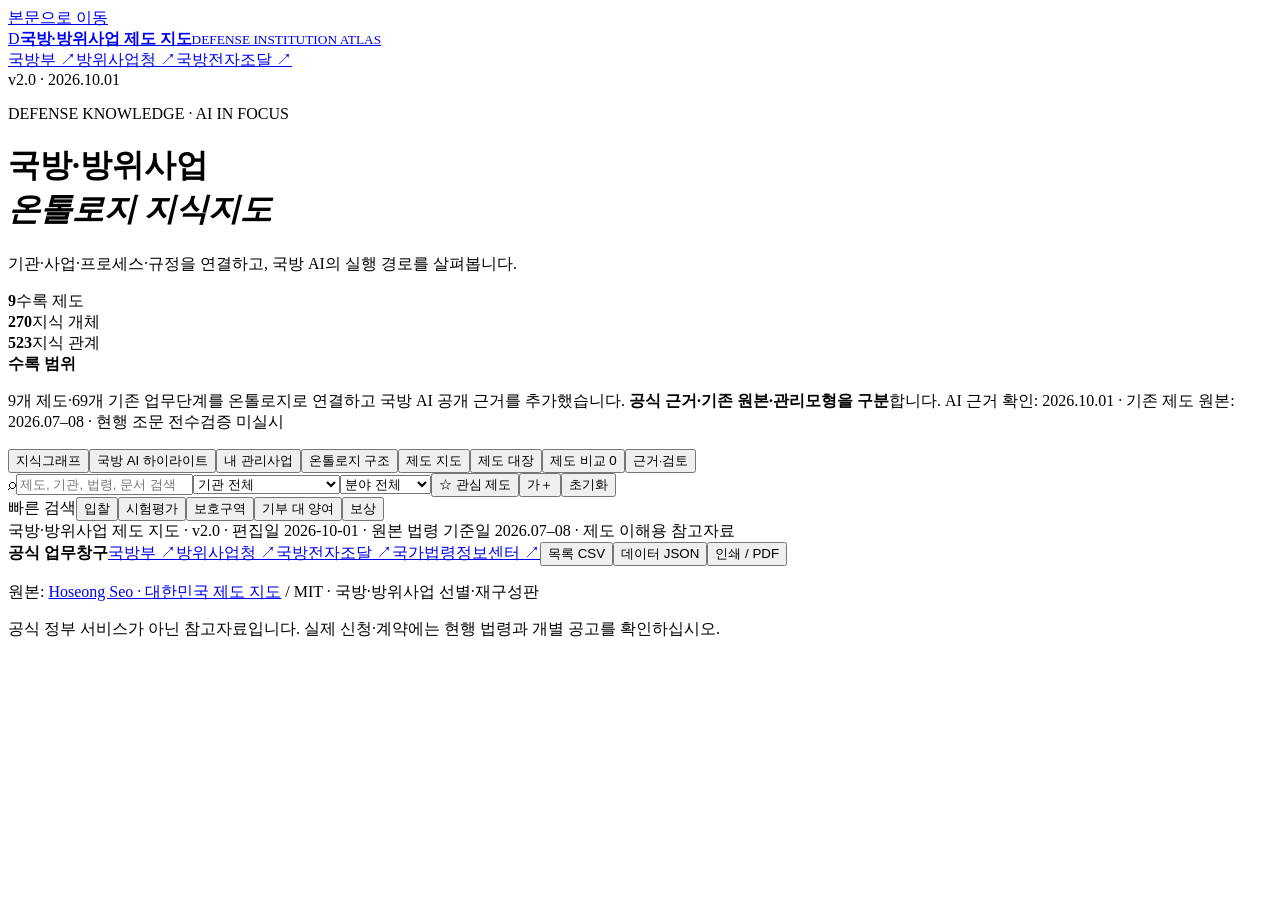
==== commit d56a1f43: "Add provenance-aware defense ontology, AI knowledge graph and local project register" ====
--- a/template.html
+++ b/template.html
@@ -8,7 +8,7 @@
 <meta name="viewport" content="width=device-width,initial-scale=1">
 <meta name="description" content="국방부·방위사업청 관련 9개 제도를 담당기관, 법령, 절차, 문서와 연결해 읽는 한 장 제도 지도">
 <meta name="theme-color" content="#101f37">
-<title>국방·방위사업 제도 지도</title>
+<title>국방·방위사업 온톨로지 지식지도 · 국방 AI</title>
 <style>
 @font-face{font-family:"Atlas Noto";src:url([data-uri]) format("woff");font-weight:400;font-style:normal;font-display:swap;}
 :root{--navy:#101f37;--ink:#192c42;--muted:#536678;--line:#d9e2e9;--paper:#f3f6f8;--white:#fff;--blue:#2158a0;--teal:#11766e;--amber:#885a0d;--softblue:#edf4fe;--softteal:#eaf6f2;--softamber:#fff5e1;--radius:14px;font-family:'Malgun Gothic','Apple SD Gothic Neo','Atlas Noto','Noto Sans KR',system-ui,sans-serif;font-size:16px;color:var(--ink);background:var(--paper)}
@@ -19,17 +19,18 @@
 @media print{@page{size:A4 landscape;margin:10mm}body{background:white!important;font-size:10pt}.top,.hero,.context,.nav,.tools,.under-tools,.reference-strip,.footer,.compare-float,.toast,.card-foot,.star,.dialog-actions,.dtabs,.close,.detail-note,.node-info,.flow-description{display:none!important}.wrap{max-width:none;padding:0}.board{grid-template-columns:repeat(4,1fr);gap:9px}.card{box-shadow:none;padding:9px;break-inside:avoid;margin-bottom:8px}.card h4{font-size:12px}.card p{font-size:10px;min-height:0}.card-law{font-size:9px;min-height:0}.col-head h3{font-size:13px}.map-intro{display:none}.col-head{margin:8px 0}.print-only{display:block;font-size:11px;margin-bottom:12px}.stale{font-size:9px}.badge{font-size:9px}body:has(dialog[open])>.top,body:has(dialog[open])>.wrap{display:none!important}dialog[open]{position:static;display:block;max-height:none;width:100%;border:0;box-shadow:none;overflow:visible;background:white;margin:0;padding:0}dialog::backdrop{display:none}.dialog-top{position:static;border:0;padding:0 0 12px}.dialog-content{padding:0}.dialog-top h2{font-size:20px}.detail-overview{gap:9px;grid-template-columns:1fr 1fr}.panel{padding:11px!important;break-inside:avoid}.panel p,.actor,.panel li{font-size:10px!important}.panel h3{font-size:12px!important}.flow{display:block}.stage-nodes{grid-template-columns:repeat(3,1fr)}.node b{font-size:10px}.node small{font-size:9px}.stage{break-inside:avoid}.legal-card{break-inside:avoid}.evidence-grid{gap:8px}.table-scroll{overflow:visible}.compare-table{min-width:0}}
 
 .stat-plus{font-size:19px;color:inherit}.spacer{flex:1}.nowrap{white-space:nowrap}.normal-wrap{white-space:normal}.mt8{margin-top:8px}.mt10{margin-top:10px}.mt17{margin-top:17px}
+__ONTOLOGY_CSS__
 </style>
 </head>
 <body>
 <a class="skip" href="#main">본문으로 이동</a>
-<header class="top"><div class="top-inner"><a href="#" class="brand" id="homeLink"><span class="brand-mark" aria-hidden="true">D</span><span><strong>국방·방위사업 제도 지도</strong><small>DEFENSE INSTITUTION ATLAS</small></span></a><div class="top-links"><a href="https://www.mnd.go.kr/" target="_blank" rel="noopener noreferrer">국방부 ↗</a><a href="https://www.dapa.go.kr/" target="_blank" rel="noopener noreferrer">방위사업청 ↗</a><a href="https://www.d2b.go.kr/" target="_blank" rel="noopener noreferrer">국방전자조달 ↗</a></div><span class="edition">v1.1 · 2026.10.01</span></div></header>
+<header class="top"><div class="top-inner"><a href="#" class="brand" id="homeLink"><span class="brand-mark" aria-hidden="true">D</span><span><strong>국방·방위사업 제도 지도</strong><small>DEFENSE INSTITUTION ATLAS</small></span></a><div class="top-links"><a href="https://www.mnd.go.kr/" target="_blank" rel="noopener noreferrer">국방부 ↗</a><a href="https://www.dapa.go.kr/" target="_blank" rel="noopener noreferrer">방위사업청 ↗</a><a href="https://www.d2b.go.kr/" target="_blank" rel="noopener noreferrer">국방전자조달 ↗</a></div><span class="edition">v2.0 · 2026.10.01</span></div></header>
 <main class="wrap" id="main">
-<div class="hero"><div><p class="eyebrow">법령에서 업무까지, 하나의 연결된 지도</p><h1>한 장으로 끝내는<br><em>국방·방위사업 제도</em></h1><p class="subtitle">누가 결정하고, 어떤 절차를 거치며, 어떤 문서가 이어지는가.</p></div><div class="stats" aria-label="수록 현황"><div class="stat"><b id="total">9</b><span>수록 제도</span></div><div class="stat"><b>6<small class="stat-plus">+3</small></b><span>직접 + 공동·연계</span></div><div class="stat"><b id="nodeCount">69</b><span>수록 업무단계</span></div></div></div>
-<div class="context"><strong>수록 범위</strong><p>대한민국 제도 지도 660개 중 국방부·방위사업청 관련 9개를 선별했습니다. 공동 제도는 국방부 역할을 표시합니다. <b>원본 기준일: 2026.07–08 · 현행 조문 전수검증 미실시</b></p></div>
-<nav class="nav" aria-label="대시보드 보기" role="tablist"><button role="tab" data-view="map" aria-selected="true" aria-controls="content">제도 지도</button><button role="tab" data-view="list" aria-selected="false" aria-controls="content">제도 대장</button><button role="tab" data-view="compare" aria-selected="false" aria-controls="content">제도 비교 <span class="counter" id="compareCount">0</span></button><button role="tab" data-view="sources" aria-selected="false" aria-controls="content">근거·검토</button></nav>
+<div class="hero"><div><p class="eyebrow">DEFENSE KNOWLEDGE · AI IN FOCUS</p><h1>국방·방위사업<br><em>온톨로지 지식지도</em></h1><p class="subtitle">기관·사업·프로세스·규정을 연결하고, 국방 AI의 실행 경로를 살펴봅니다.</p></div><div class="stats" aria-label="수록 현황"><div class="stat"><b id="total">9</b><span>수록 제도</span></div><div class="stat"><b id="knowledgeCount">270</b><span>지식 개체</span></div><div class="stat"><b id="nodeCount">523</b><span>지식 관계</span></div></div></div>
+<div class="context"><strong>수록 범위</strong><p>9개 제도·69개 기존 업무단계를 온톨로지로 연결하고 국방 AI 공개 근거를 추가했습니다. <b>공식 근거·기존 원본·관리모형을 구분</b>합니다. AI 근거 확인: 2026.10.01 · 기존 제도 원본: 2026.07–08 · 현행 조문 전수검증 미실시</p></div>
+<nav class="nav" aria-label="대시보드 보기" role="tablist"><button role="tab" data-view="graph" aria-selected="false" aria-controls="content">지식그래프</button><button role="tab" data-view="ai" aria-selected="false" aria-controls="content">국방 AI 하이라이트</button><button role="tab" data-view="projects" aria-selected="false" aria-controls="content">내 관리사업</button><button role="tab" data-view="schema" aria-selected="false" aria-controls="content">온톨로지 구조</button><button role="tab" data-view="map" aria-selected="true" aria-controls="content">제도 지도</button><button role="tab" data-view="list" aria-selected="false" aria-controls="content">제도 대장</button><button role="tab" data-view="compare" aria-selected="false" aria-controls="content">제도 비교 <span class="counter" id="compareCount">0</span></button><button role="tab" data-view="sources" aria-selected="false" aria-controls="content">근거·검토</button></nav>
 <div id="filterArea"><div class="tools"><label class="search"><span aria-hidden="true">⌕</span><input type="search" id="query" maxlength="200" placeholder="제도, 기관, 법령, 문서 검색" aria-label="제도, 기관, 법령, 문서 검색"></label><select id="owner" aria-label="기관 분류"><option value="all">기관 전체</option><option value="국방부">국방부 직접 소관</option><option value="방위사업청">방위사업청 직접 소관</option><option value="공동·연계">공동·연계 제도</option></select><select id="group" aria-label="분야"><option value="all">분야 전체</option><option>획득·전력화</option><option>시설·보호</option><option>이전·재산</option><option>주민·투자</option></select><button class="btn" id="favOnly" aria-pressed="false">☆ 관심 제도</button><button class="btn" id="bigText" aria-pressed="false" title="본문 글자 확대">가＋</button><button class="btn" id="reset">초기화</button></div><div class="under-tools"><div class="shortcuts"><span>빠른 검색</span><button data-query="입찰">입찰</button><button data-query="시험평가">시험평가</button><button data-query="보호구역">보호구역</button><button data-query="기부">기부 대 양여</button><button data-query="보상">보상</button></div><div class="results" id="resultCount" aria-live="polite"></div></div></div>
-<div class="print-only">국방·방위사업 제도 지도 · v1.1 · 편집일 2026-10-01 · 원본 법령 기준일 2026.07–08 · 제도 이해용 참고자료</div>
+<div class="print-only">국방·방위사업 제도 지도 · v2.0 · 편집일 2026-10-01 · 원본 법령 기준일 2026.07–08 · 제도 이해용 참고자료</div>
 <section id="content" role="tabpanel" tabindex="-1" aria-label="제도 지도"></section>
 <div class="reference-strip"><strong>공식 업무창구</strong><a href="https://www.mnd.go.kr/" target="_blank" rel="noopener noreferrer">국방부 ↗</a><a href="https://www.dapa.go.kr/" target="_blank" rel="noopener noreferrer">방위사업청 ↗</a><a href="https://www.d2b.go.kr/" target="_blank" rel="noopener noreferrer">국방전자조달 ↗</a><a href="https://www.law.go.kr/" target="_blank" rel="noopener noreferrer">국가법령정보센터 ↗</a><span class="spacer"></span><button class="btn" id="exportCsv">목록 CSV</button><button class="btn" id="exportJson">데이터 JSON</button><button class="btn" id="print">인쇄 / PDF</button></div>
 <footer class="footer"><p>원본: <a href="https://hosungseo.github.io/korea100/" target="_blank" rel="noopener noreferrer">Hoseong Seo · 대한민국 제도 지도</a> / MIT · 국방·방위사업 선별·재구성판</p><p>공식 정부 서비스가 아닌 참고자료입니다. 실제 신청·계약에는 현행 법령과 개별 공고를 확인하십시오.</p></footer>
@@ -37,12 +38,13 @@
 <button class="compare-float" id="compareFloat" hidden></button><div class="toast" id="toast" role="status" aria-live="polite"></div>
 <dialog id="detail" aria-labelledby="detailTitle"><div class="dialog-top"><div class="dialog-line"><div id="detailBadges"></div><button class="close" id="closeDetail" aria-label="상세 화면 닫기">×</button></div><h2 id="detailTitle"></h2><p id="detailSubtitle"></p><div class="dtabs" role="tablist" aria-label="제도 상세 보기"><button role="tab" data-detail-tab="overview" aria-selected="true" aria-controls="detailContent">한 장 요약</button><button role="tab" data-detail-tab="flow" aria-selected="false" aria-controls="detailContent">업무구조</button><button role="tab" data-detail-tab="legal" aria-selected="false" aria-controls="detailContent">법령·출처</button><button role="tab" data-detail-tab="checks" aria-selected="false" aria-controls="detailContent">실무 확인사항</button></div></div><div class="dialog-content"><div id="detailContent" role="tabpanel"></div><div class="dialog-actions" id="detailActions"></div></div></dialog>
 <script id="dataset" type="application/json">__DATA__</script>
+<script id="ontologyData" type="application/json">__ONTOLOGY_DATA__</script>
 <script>
 'use strict';
 const DATA=JSON.parse(document.getElementById('dataset').textContent), ITEMS=DATA.items;
 const $=id=>document.getElementById(id), esc=s=>String(s??'').replace(/[&<>"']/g,c=>({'&':'&amp;','<':'&lt;','>':'&gt;','"':'&quot;',"'":'&#39;'}[c]));
 const GROUPS=['획득·전력화','시설·보호','이전·재산','주민·투자'];
-const LINK_HOSTS=new Set(['github.com','hosungseo.github.io','law.go.kr','www.law.go.kr','www.mnd.go.kr','www.dapa.go.kr','www.d2b.go.kr']);
+const LINK_HOSTS=new Set(['github.com','hosungseo.github.io','law.go.kr','www.law.go.kr','www.mnd.go.kr','mnd.go.kr','www.dapa.go.kr','dapa.go.kr','www.d2b.go.kr']);
 function safeHref(value){
  if(typeof value!=='string'||/[\u0000-\u0020\u007f\\]/.test(value))return '#';
  try{const u=new URL(value);return u.protocol==='https:'&&LINK_HOSTS.has(u.hostname)&&!u.username&&!u.password&&(!u.port||u.port==='443')?esc(u.href):'#';}catch(e){return '#';}
@@ -50,14 +52,15 @@
 function csvCell(value){let text=String(value??'');if(/^[\s\u0000-\u001f]*[=+@-]|^[\t\r\n]/.test(text))text="'"+text;return '"'+text.replace(/"/g,'""')+'"';}
 
 let saved=[];try{const raw=localStorage.getItem('defense-atlas-favs-v1')||'[]';saved=raw.length<=4096?JSON.parse(raw):[];if(!Array.isArray(saved))saved=[];}catch(e){}
-const state={view:'map',query:'',owner:'all',group:'all',fav:false,compare:new Set(),favs:new Set(saved.filter(id=>ITEMS.some(i=>i.id===id))),current:null,dtab:'overview',node:null};
+const state={view:'graph',query:'',owner:'all',group:'all',fav:false,compare:new Set(),favs:new Set(saved.filter(id=>ITEMS.some(i=>i.id===id))),current:null,dtab:'overview',node:null};
 const searchIndex=new Map(ITEMS.map(i=>[i.id,JSON.stringify([i.title,i.description,i.role,i.owner,i.canvas,i.nodes]).toLocaleLowerCase('ko')]));
 const find=id=>ITEMS.find(i=>i.id===id);
 function filtered(){const terms=state.query.toLocaleLowerCase('ko').trim().split(/\s+/).filter(Boolean);return ITEMS.filter(i=>terms.every(q=>searchIndex.get(i.id).includes(q))&&(state.owner==='all'||(state.owner==='공동·연계'?i.scope===state.owner:i.owner===state.owner&&i.scope==='직접 소관'))&&(state.group==='all'||i.group===state.group)&&(!state.fav||state.favs.has(i.id)));}
 function badge(i){return `<span class="badge ${i.owner==='국방부'?'mnd':''}">${esc(i.owner)}</span>${i.scope==='공동·연계'?'<span class="badge linked">공동·연계</span>':''}`;}
 function card(i){return `<article class="card"><div class="card-top">${badge(i)}<span class="code">${esc(i.id)}</span></div><button class="star" data-fav="${esc(i.id)}" aria-label="${esc(i.title)} 관심 제도" aria-pressed="${state.favs.has(i.id)}">${state.favs.has(i.id)?'★':'☆'}</button><h4><button class="open-title" data-open="${esc(i.id)}">${esc(i.title)}</button></h4><p>${esc(i.description)}</p><div class="card-law"><b>${esc(i.canvas.legalBasis[0].law)}</b><br>원본 기준 ${esc(i.sourceDate)} · ${i.nodes.length}개 업무단계</div>${i.owner==='방위사업청'?'<span class="stale">↗ 2026.09 시행 개정 영향 재검토</span>':''}<div class="card-foot"><label><input type="checkbox" data-compare="${esc(i.id)}" ${state.compare.has(i.id)?'checked':''} aria-label="${esc(i.title)} 비교 선택">비교 담기</label><button class="detail-btn" data-open="${esc(i.id)}">한 장 요약 ↗</button></div></article>`;}
 function syncCompare(){const n=state.compare.size;$('compareCount').textContent=n;$('compareFloat').hidden=!n||state.view==='compare';$('compareFloat').textContent=`${n}개 제도 비교하기 →`;}
-function render(){document.querySelectorAll('[data-view]').forEach(b=>b.setAttribute('aria-selected',String(b.dataset.view===state.view)));$('filterArea').hidden=['compare','sources'].includes(state.view);$('content').setAttribute('aria-label',({map:'제도 지도',list:'제도 대장',compare:'제도 비교',sources:'근거·검토'})[state.view]);syncCompare();const rows=filtered();$('resultCount').textContent=`검색 결과 ${rows.length} / ${ITEMS.length}개`;
+function render(){document.querySelectorAll('[data-view]').forEach(b=>b.setAttribute('aria-selected',String(b.dataset.view===state.view)));$('filterArea').hidden=!['map','list'].includes(state.view);$('content').setAttribute('aria-label',({graph:'지식그래프',ai:'국방 AI 하이라이트',projects:'내 관리사업',schema:'온톨로지 구조',map:'제도 지도',list:'제도 대장',compare:'제도 비교',sources:'근거·검토'})[state.view]);syncCompare();const rows=filtered();$('resultCount').textContent=`검색 결과 ${rows.length} / ${ITEMS.length}개`;
+if(state.view==='graph')renderGraph();if(state.view==='ai')renderAI();if(state.view==='projects')renderProjects();if(state.view==='schema')renderSchema();
 if(state.view==='map')$('content').innerHTML=`<div class="map-intro"><h2>업무별 제도 지도</h2><p>제도를 선택하면 법령 · 기관 · 절차 · 문서가 펼쳐집니다.</p></div>${!rows.length?'<div class="empty">검색 결과가 없습니다. 검색어나 필터를 조정해 주세요.</div>':`<div class="board">${GROUPS.map((g,idx)=>`<section class="column"><div class="col-head"><span class="num">0${idx+1}</span><h3>${g}</h3><small>${rows.filter(i=>i.group===g).length}</small></div>${rows.filter(i=>i.group===g).map(card).join('')||'<div class="col-empty">현재 필터에 해당하는 제도가 없습니다.</div>'}</section>`).join('')}</div>`}`;
 if(state.view==='list')$('content').innerHTML=`<div class="map-intro"><h2>제도 대장</h2><p>기관과 근거, 국방 업무의 범위를 나란히 확인합니다.</p></div>${!rows.length?'<div class="empty">검색 결과가 없습니다.</div>':`<div class="table-scroll"><table><thead><tr><th>비교</th><th>제도</th><th>소관 구분</th><th>국방부·방위사업청 역할</th><th>원본 기준일</th><th>관심</th></tr></thead><tbody>${rows.map(i=>`<tr><td><input type="checkbox" data-compare="${esc(i.id)}" ${state.compare.has(i.id)?'checked':''} aria-label="${esc(i.title)} 비교 선택"></td><td><span class="mini">${esc(i.id)} · ${esc(i.group)}</span><br><button class="open-title" data-open="${esc(i.id)}">${esc(i.title)}</button></td><td>${badge(i)}<br><span class="mini">${esc(i.scope)}</span></td><td>${esc(i.role)}</td><td class="nowrap">${esc(i.sourceDate)}</td><td><button class="btn" data-fav="${esc(i.id)}" aria-pressed="${state.favs.has(i.id)}" aria-label="${esc(i.title)} 관심 제도">${state.favs.has(i.id)?'★':'☆'}</button></td></tr>`).join('')}</tbody></table></div>`}`;
 if(state.view==='compare')renderCompare();if(state.view==='sources')renderSources();}
@@ -73,7 +76,7 @@
 if(state.dtab==='flow'){const stages=[...new Set(i.nodes.map(n=>n.stage))];s+=`<p class="flow-description">단계를 선택하면 담당기관·산출문서·근거와 다음 연결을 확인할 수 있습니다. 분기·보완 경로는 선택 단계의 연결 목록에 표시합니다.</p><div class="flow"><div>${stages.map(stage=>`<section class="stage"><h3>${esc(stage)}</h3><div class="stage-nodes">${i.nodes.filter(n=>n.stage===stage).map(n=>`<button class="node ${n.type==='gateway'?'gateway':''}" data-node="${esc(n.id)}" aria-pressed="${state.node===n.id}"><span class="node-id">${esc(n.id)}</span><span><b>${esc(n.name)}</b><small>${esc(n.actor)}</small></span></button>`).join('')}</div></section>`).join('')}</div><aside class="panel node-info" id="nodeInfo" aria-live="polite"></aside></div>`;}
 if(state.dtab==='legal')s+=`<div class="detail-note legal-alert">${esc(i.legalNote)}</div><div class="legal-list">${i.canvas.legalBasis.map(b=>{const src=i.sources.find(x=>x.law===b.law);return `<article class="legal-card"><h3>${esc(b.law)}</h3><p>${esc(b.articles)}</p><p>유형: ${esc(b.kind)} · 조문 인용 기준: 원본 ${esc(i.sourceDate)}</p>${src?`<p><a href="${safeHref(src.officialUrl)}" target="_blank" rel="noopener noreferrer">공식 원문 확인 ↗</a></p>`:''}</article>`;}).join('')}</div><section class="panel mt17"><h3>원본 검증 기록</h3><p>기록일: ${esc(i.originalVerification.date||'미기재')}</p><p>${esc(i.originalVerification.scope||'기록 없음')}</p><p>이 기록은 원본 작성자의 검증 결과이며 본 대시보드의 현행 법령 전수검증을 뜻하지 않습니다.</p></section>`;
 if(state.dtab==='checks')s+=`<div class="detail-overview"><section class="panel"><h3>업무 적용 전 확인할 사항</h3><ul>${i.canvas.bottlenecks.map(p=>`<li>${esc(p)}</li>`).join('')}</ul></section><section class="panel"><h3>원본의 현장 확인 항목</h3><ul>${i.checks.map(p=>`<li>${esc(p)}</li>`).join('')}</ul></section><section class="panel span2"><h3>법령과 개별 사업자료 대조</h3><p>${esc(i.legalNote)}</p><p class="mt10">신청대상·참가자격·기한·제출서류는 현행 조문과 담당기관 공고를 함께 확인하십시오. 이 화면은 실제 입찰 공고, 신청 접수 또는 심사결과를 자동 수집하지 않습니다.</p></section></div>`;
-$('detailContent').innerHTML=s;$('detailActions').innerHTML=`<a class="btn" href="${safeHref(i.originalUrl)}" target="_blank" rel="noopener noreferrer">원본 제도 보기 ↗</a><button class="btn" data-share="${esc(i.id)}">제도 링크 복사</button><button class="btn" data-detail-export="${esc(i.id)}">제도 JSON</button><button class="btn" data-print="true">현재 상세 인쇄 / PDF</button>`;if(state.dtab==='flow')renderNode();}
+$('detailContent').innerHTML=s;$('detailActions').innerHTML=`<button class="btn primary" data-kg-focus="inst-${esc(i.id)}">지식그래프에서 보기</button><a class="btn" href="${safeHref(i.originalUrl)}" target="_blank" rel="noopener noreferrer">원본 제도 보기 ↗</a><button class="btn" data-share="${esc(i.id)}">제도 링크 복사</button><button class="btn" data-detail-export="${esc(i.id)}">제도 JSON</button><button class="btn" data-print="true">현재 상세 인쇄 / PDF</button>`;if(state.dtab==='flow')renderNode();}
 function renderNode(){const i=state.current,n=i.nodes.find(n=>n.id===state.node);if(!n)return;const out=i.edges.filter(e=>e.source===n.id),inc=i.edges.filter(e=>e.target===n.id);document.querySelectorAll('[data-node]').forEach(b=>b.setAttribute('aria-pressed',String(b.dataset.node===n.id)));$('nodeInfo').innerHTML=`<span class="badge">${esc(n.id)} ${n.type==='gateway'?'분기·판단':'업무단계'}</span><h3>${esc(n.name)}</h3><h4>담당기관</h4><p>${esc(n.actor)}</p><h4>수행 내용</h4><p>${esc(n.action)}</p><h4>산출문서</h4><ul>${(n.output_documents||[]).map(s=>`<li>${esc(s)}</li>`).join('')||'<li>원본 기재 없음</li>'}</ul>${n.deadline?`<h4>원본 기재 기한 · 현행 재확인 필요</h4><p>${esc(n.deadline)}</p>`:''}<h4>원본 인용 근거</h4>${(n.legal_basis||[]).map(b=>`<p>${esc(b.law)} ${esc(b.article)}</p>`).join('')||'<p>원본 기재 없음</p>'}<h4>다음 단계 · 보완 경로</h4>${out.map(e=>`<button class="edge" data-node="${esc(e.target)}">${e.type==='loop'?'↩':'→'} ${esc(i.nodes.find(x=>x.id===e.target)?.name||e.target)}${e.label?`<br><span class="mini">${esc(e.label)}</span>`:''}</button>`).join('')||`<p class="mini">${i.scope==='공동·연계'&&i.nodes.length<4?'발췌 범위 내 후속 연결 없음':'원본에 후속 연결이 기재되지 않았습니다.'}</p>`}${inc.length?`<h4>이전 연결</h4>${inc.map(e=>`<button class="edge" data-node="${esc(e.source)}">← ${esc(i.nodes.find(x=>x.id===e.source)?.name||e.source)}</button>`).join('')}`:''}`;}
 let toastTimer;function toast(msg){$('toast').textContent=msg;clearTimeout(toastTimer);toastTimer=setTimeout(()=>{$('toast').textContent=''},3200)}
 function download(text,name,type){const url=URL.createObjectURL(new Blob([text],{type})),a=document.createElement('a');a.href=url;a.download=name;a.click();setTimeout(()=>URL.revokeObjectURL(url),1000);}
@@ -95,10 +98,11 @@
 $('favOnly').onclick=()=>{state.fav=!state.fav;$('favOnly').setAttribute('aria-pressed',String(state.fav));render()};$('bigText').onclick=()=>{const enabled=document.body.classList.toggle('big');$('bigText').setAttribute('aria-pressed',String(enabled));};
 $('reset').onclick=()=>{state.query='';state.owner='all';state.group='all';state.fav=false;$('query').value='';$('owner').value='all';$('group').value='all';$('favOnly').setAttribute('aria-pressed','false');render()};
 $('compareFloat').onclick=()=>{changeView('compare');$('content').scrollIntoView({behavior:'smooth'})};$('closeDetail').onclick=()=>$('detail').close();$('detail').addEventListener('close',()=>{try{history.replaceState(null,'',location.pathname+location.search)}catch(e){}});$('detail').addEventListener('click',e=>{if(e.target===$('detail')){const r=$('detail').getBoundingClientRect();if(e.clientX<r.left||e.clientX>r.right||e.clientY<r.top||e.clientY>r.bottom)$('detail').close();}});
-$('homeLink').onclick=e=>{e.preventDefault();changeView('map');$('reset').click();};$('print').onclick=()=>window.print();$('exportJson').onclick=()=>download(JSON.stringify({meta:DATA.meta,items:filtered()},null,2),'defense-institutions.json','application/json');
+$('homeLink').onclick=e=>{e.preventDefault();changeView('graph');};$('print').onclick=()=>window.print();$('exportJson').onclick=()=>download(JSON.stringify({meta:DATA.meta,items:filtered()},null,2),'defense-institutions.json','application/json');
 $('exportCsv').onclick=()=>{const rows=[['ID','제도명','기관','소관구분','분야','국방역할','원본기준일','법령','원본URL'],...filtered().map(i=>[i.id,i.title,i.owner,i.scope,i.group,i.role,i.sourceDate,i.canvas.legalBasis.map(b=>b.law).join(' / '),i.originalUrl])];download('\ufeff'+rows.map(r=>r.map(csvCell).join(',')).join('\r\n'),'defense-institutions.csv','text/csv;charset=utf-8')};
-$('total').textContent=ITEMS.length;$('nodeCount').textContent=ITEMS.reduce((s,i)=>s+i.nodes.length,0);render();
-function fromHash(){const raw=location.hash.slice(1);if(raw.length>360)return;let slug;try{slug=decodeURIComponent(raw)}catch(e){return}if(!/^[a-z0-9-]{1,120}$/.test(slug))return;const i=ITEMS.find(i=>i.slug===slug);if(i)openDetail(i.id)};window.addEventListener('hashchange',fromHash);fromHash();
+__ONTOLOGY_JS__
+$('knowledgeCount').textContent=KG.nodes.length;$('total').textContent=ITEMS.length;$('nodeCount').textContent=KG.edges.length;render();
+function fromHash(){const raw=location.hash.slice(1);if(raw.length>360)return;let slug;try{slug=decodeURIComponent(raw)}catch(e){return}if(/^kg-[A-Za-z0-9_-]{1,100}$/.test(slug)){kgOpen(slug.slice(3),true);return;}if(!/^[a-z0-9-]{1,120}$/.test(slug))return;const i=ITEMS.find(i=>i.slug===slug);if(i)openDetail(i.id)};window.addEventListener('hashchange',fromHash);fromHash();
 </script>
 <!-- Original dataset attribution and license: __LICENSE__ -->
 <!-- Embedded font: Noto Sans CJK KR subset, https://github.com/notofonts/noto-cjk
